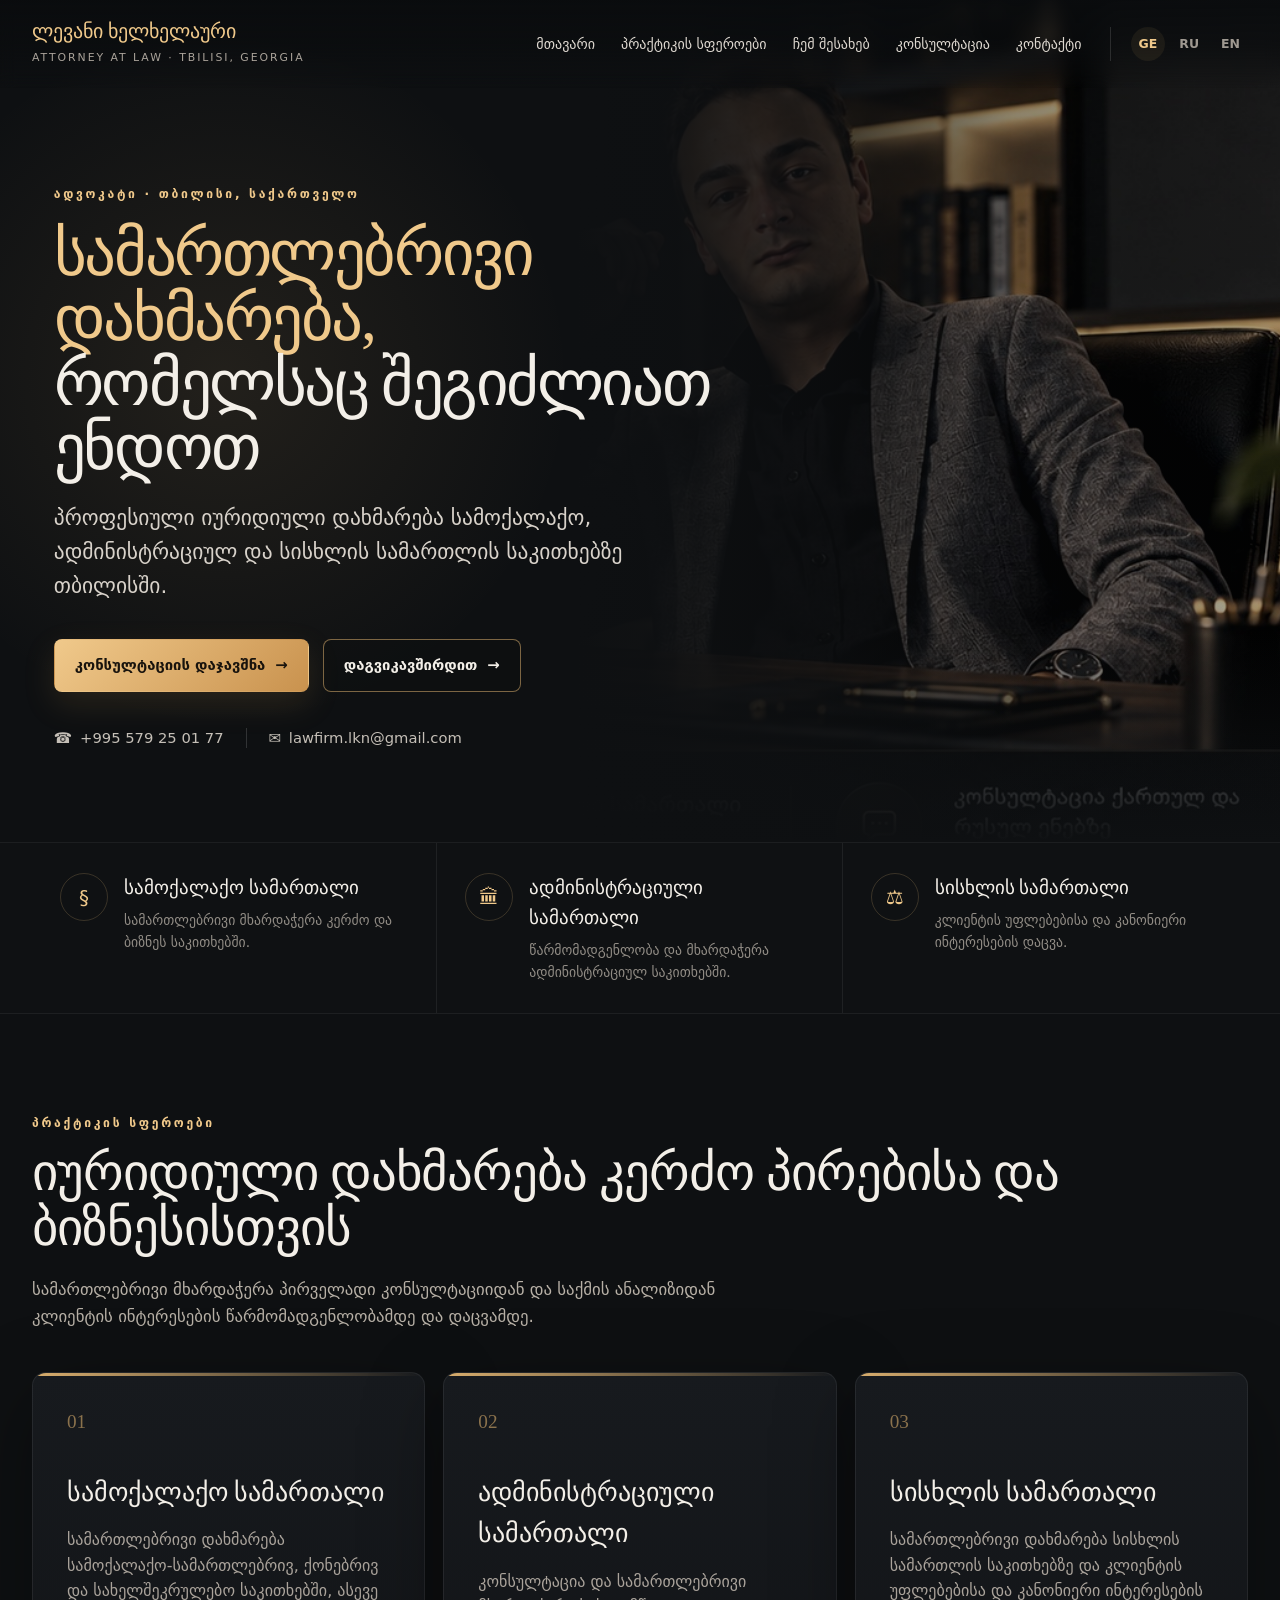
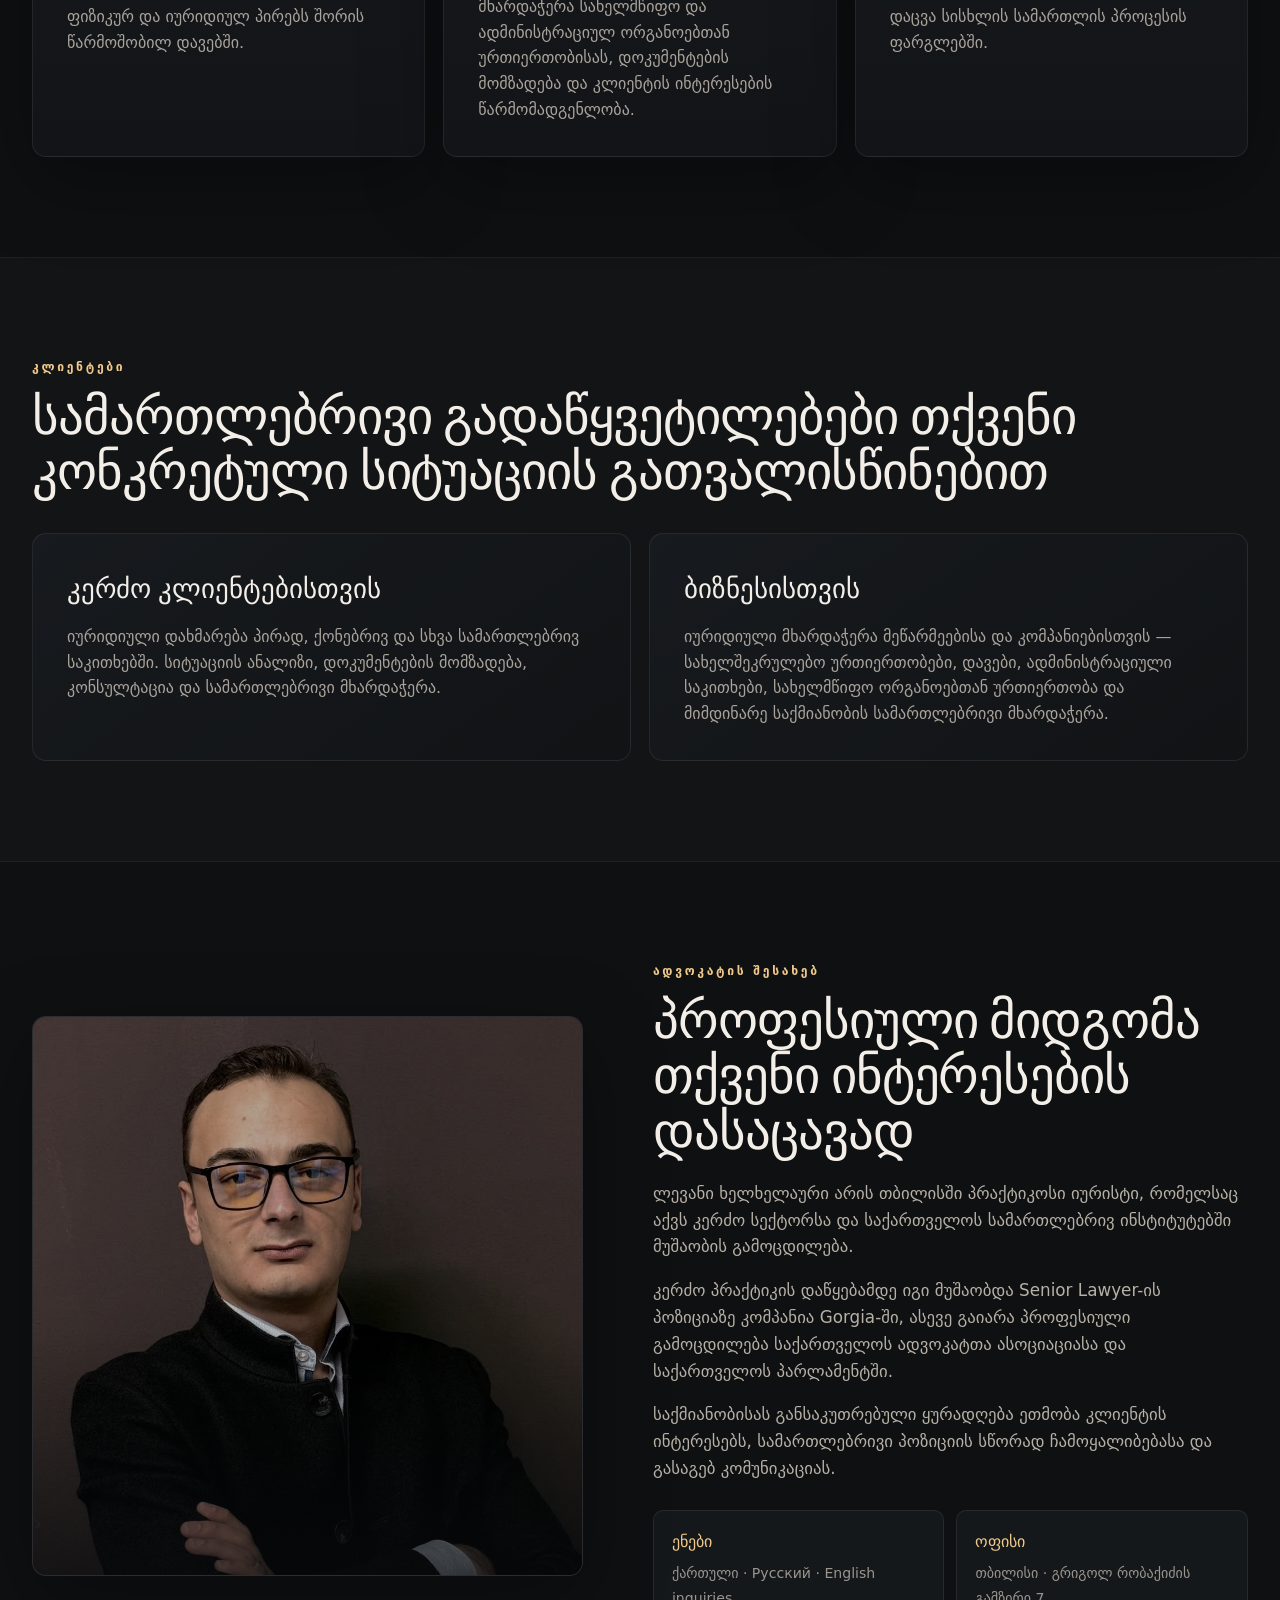
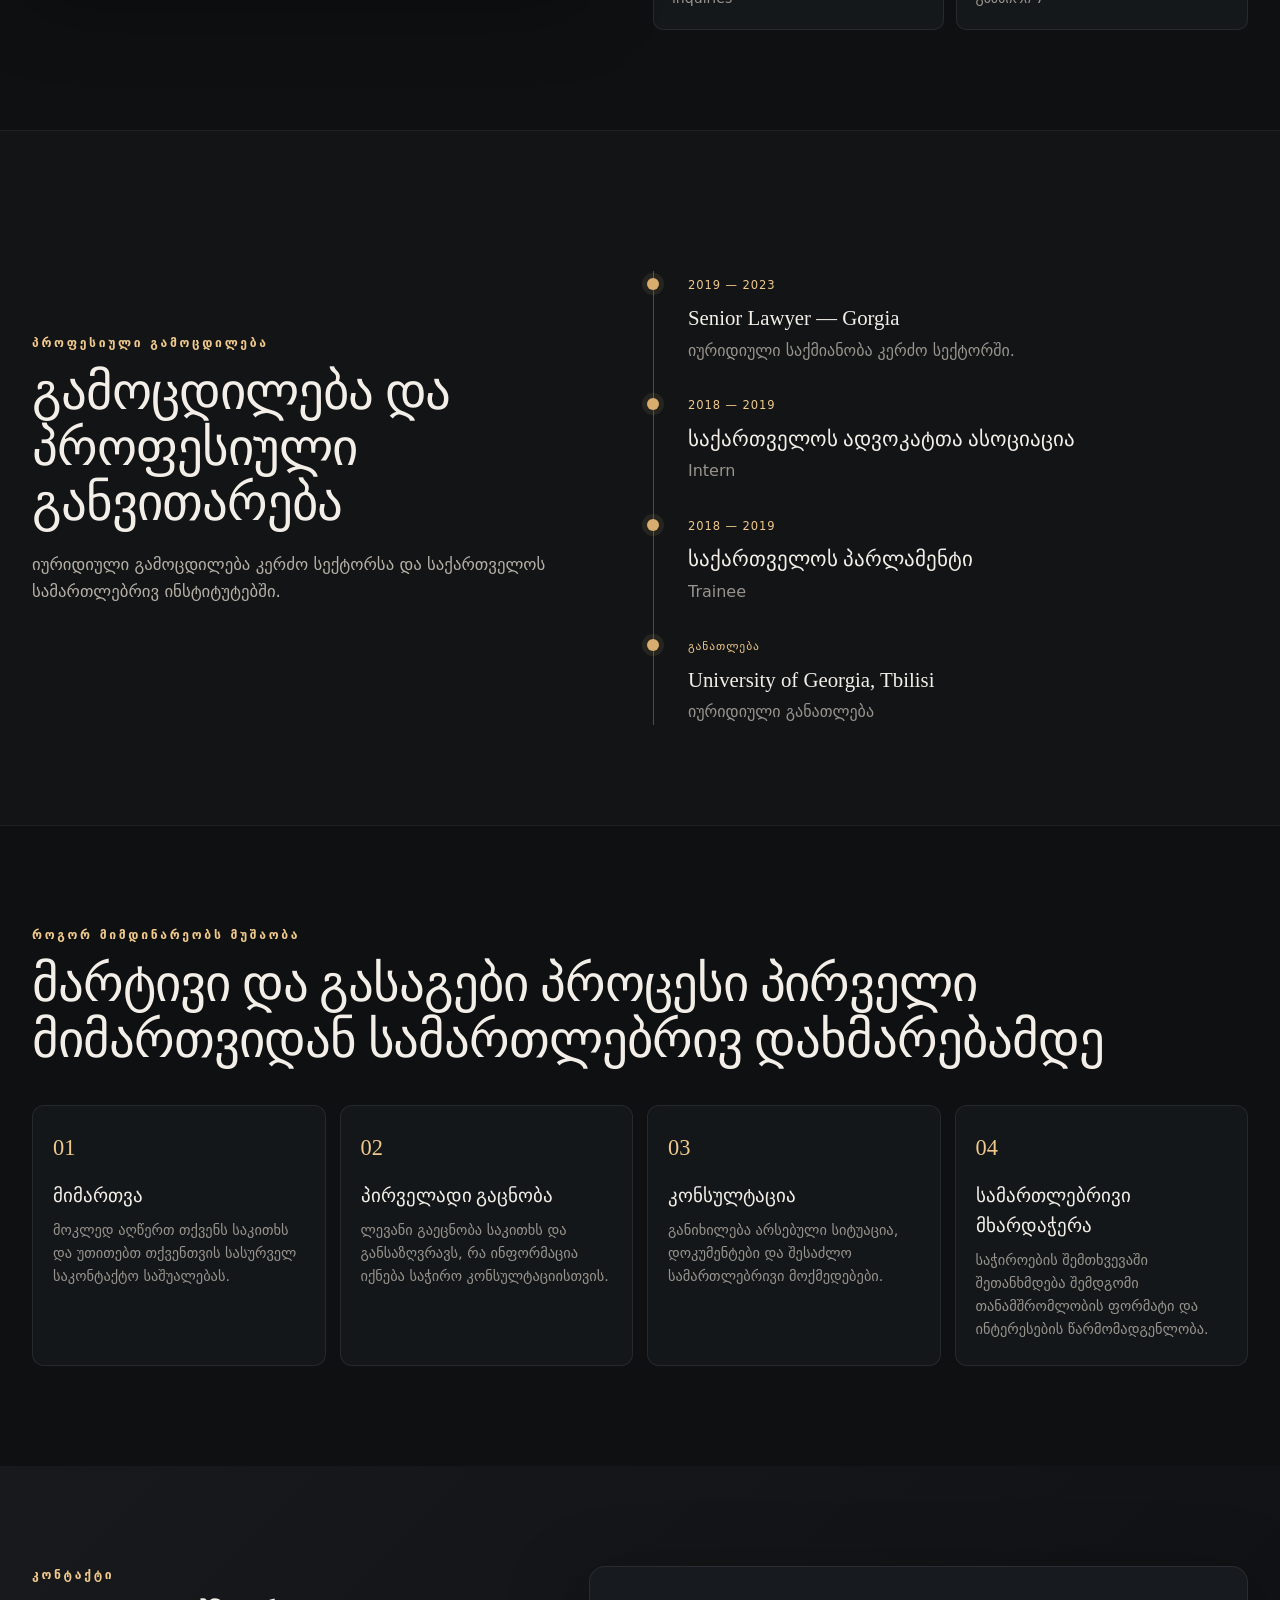
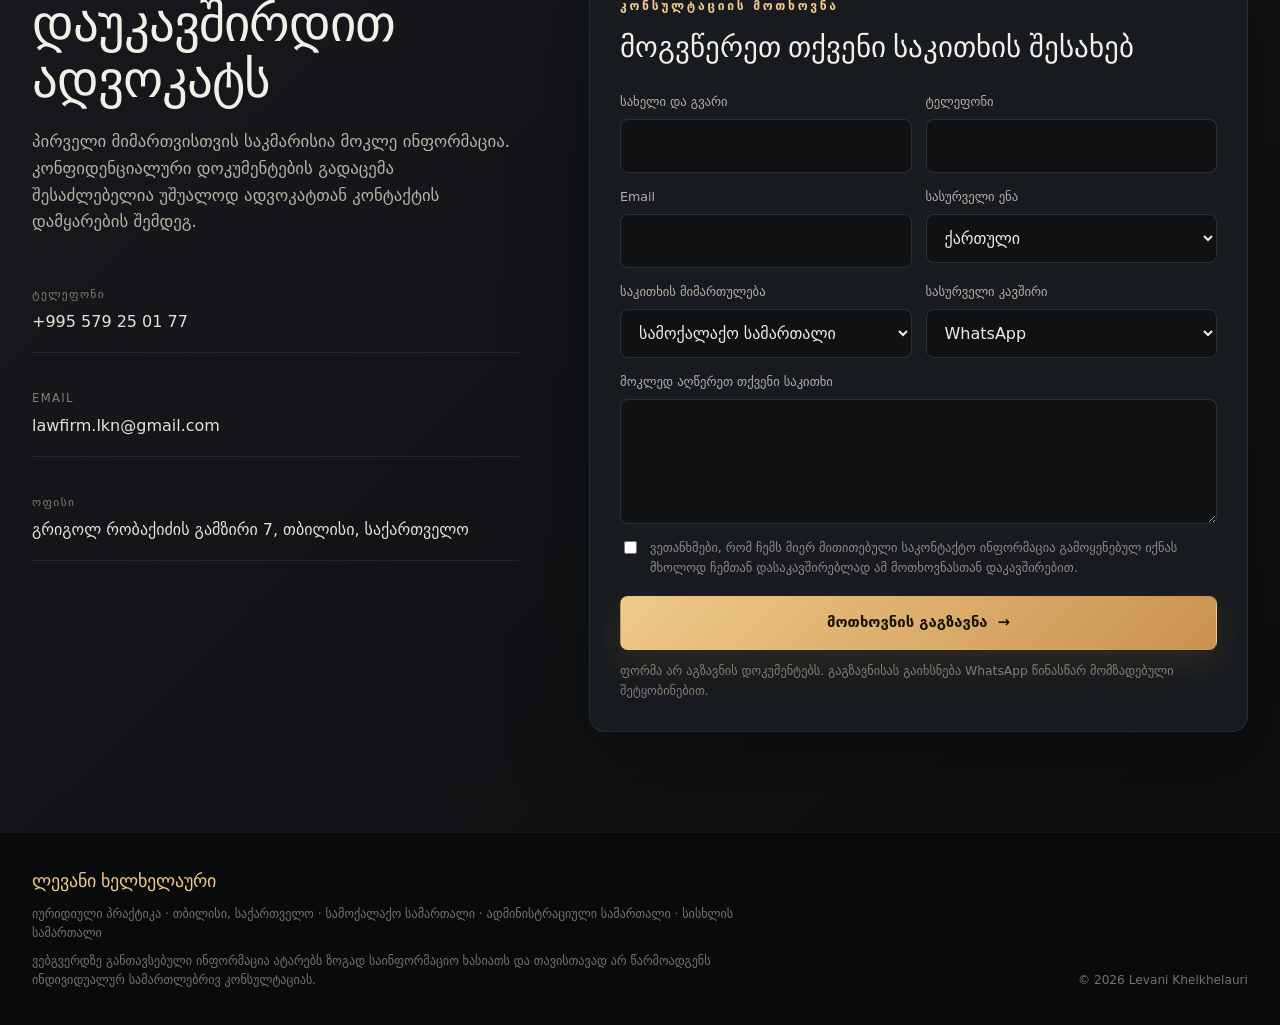
==== index.html @ 6de7edbc "Add files via upload" ====
<!doctype html>
<html lang="ka">
<head>
  <meta charset="utf-8" />
  <meta name="viewport" content="width=device-width, initial-scale=1" />
  <meta name="theme-color" content="#101214" />
  <title>ლევანი ხელხელაური — ადვოკატი თბილისში</title>
  <meta name="description" content="ლევანი ხელხელაური — იურიდიული დახმარება სამოქალაქო, ადმინისტრაციულ და სისხლის სამართლის საკითხებზე თბილისში." />
  <meta property="og:title" content="Levani Khelkhelauri — Attorney at Law, Tbilisi" />
  <meta property="og:description" content="Professional legal assistance in civil, administrative and criminal law matters in Tbilisi, Georgia." />
  <meta property="og:type" content="website" />
  <style>
    :root{
      --bg:#0e1012; --bg2:#14171a; --panel:#171a1e; --panel2:#1d2024;
      --text:#f3efe8; --muted:#b7b0a6; --line:rgba(226,185,120,.20);
      --gold:#d8ad6d; --gold2:#f0c98b; --shadow:0 24px 80px rgba(0,0,0,.34);
      --serif: Georgia, 'Times New Roman', serif;
      --sans: Inter, ui-sans-serif, system-ui, -apple-system, BlinkMacSystemFont, 'Segoe UI', Arial, sans-serif;
      --max:1440px;
    }
    *{box-sizing:border-box}
    html{scroll-behavior:smooth;background:var(--bg)}
    body{margin:0;background:var(--bg);color:var(--text);font-family:var(--sans);line-height:1.6}
    a{color:inherit;text-decoration:none}
    button,input,select,textarea{font:inherit}
    .wrap{width:min(var(--max),calc(100% - 64px));margin:auto}
    .eyebrow{font-size:.76rem;letter-spacing:.22em;text-transform:uppercase;color:var(--gold2);font-weight:700}
    .section{padding:100px 0}
    .section-title{font-family:var(--serif);font-size:clamp(2rem,4vw,3.5rem);line-height:1.08;margin:.7rem 0 1.3rem;font-weight:500;letter-spacing:-.02em}
    .section-copy{color:var(--muted);max-width:760px;font-size:1.05rem}
    .header{position:fixed;z-index:50;top:0;left:0;right:0;background:linear-gradient(180deg,rgba(10,12,14,.96),rgba(10,12,14,.72),transparent);backdrop-filter:blur(8px)}
    .header-inner{height:88px;display:flex;align-items:center;gap:28px}
    .brand{margin-right:auto;min-width:240px}
    .brand-name{font-family:var(--serif);font-size:1.24rem;color:var(--gold2);line-height:1.1}
    .brand-sub{font-size:.68rem;letter-spacing:.18em;text-transform:uppercase;color:#aaa39a;margin-top:6px}
    nav{display:flex;gap:26px;align-items:center}
    nav a{font-size:.88rem;color:#ded8d0;position:relative;white-space:nowrap}
    nav a:after{content:"";position:absolute;left:0;right:100%;bottom:-8px;height:1px;background:var(--gold);transition:.25s}
    nav a:hover:after{right:0}
    .langs{display:flex;align-items:center;gap:6px;border-left:1px solid rgba(255,255,255,.13);padding-left:20px}
    .lang{border:0;background:transparent;color:#9f9991;cursor:pointer;padding:7px 8px;border-radius:20px;font-size:.78rem;font-weight:700}
    .lang.active{color:var(--gold2);background:rgba(216,173,109,.08)}
    .menu-btn{display:none;background:transparent;border:1px solid rgba(255,255,255,.2);color:var(--text);border-radius:10px;padding:9px 11px;cursor:pointer}
    .hero{min-height:820px;display:flex;align-items:flex-end;position:relative;overflow:hidden;border-bottom:1px solid rgba(255,255,255,.06)}
    .hero-media{position:absolute;inset:0 0 0 45%;overflow:hidden}
    .hero-media img{width:100%;height:100%;object-fit:cover;object-position:60% 48%;filter:brightness(.72) saturate(.9) contrast(1.04)}
    .hero-media:after{content:"";position:absolute;inset:0;background:linear-gradient(90deg,#0e1012 0%,rgba(14,16,18,.97) 10%,rgba(14,16,18,.72) 36%,rgba(14,16,18,.26) 62%,rgba(14,16,18,.1) 100%),linear-gradient(0deg,#0e1012 0%,transparent 25%)}
    .hero-glow{position:absolute;left:0;top:0;width:58%;height:100%;background:radial-gradient(circle at 30% 45%,rgba(216,173,109,.10),transparent 50%);pointer-events:none}
    .hero-content{position:relative;z-index:3;padding:185px 0 92px;max-width:720px;margin-left:clamp(28px,4.2vw,82px);margin-right:0}
    .hero h1{font-family:var(--serif);font-size:clamp(2.55rem,4.95vw,4.95rem);line-height:1.02;font-weight:500;letter-spacing:-.038em;margin:18px 0 20px;max-width:720px}
    .hero h1 .accent{color:var(--gold2)}
    .hero-lead{font-size:1.34rem;line-height:1.58;color:#d8d2ca;max-width:620px;margin:0 0 36px}
    .actions{display:flex;gap:14px;flex-wrap:wrap;margin-bottom:34px}
    .btn{display:inline-flex;align-items:center;justify-content:center;gap:10px;padding:14px 20px;border-radius:8px;border:1px solid rgba(216,173,109,.55);font-weight:700;font-size:.93rem;transition:.2s;cursor:pointer}
    .btn-primary{background:linear-gradient(135deg,var(--gold2),#c9924e);color:#18130d;border-color:transparent;box-shadow:0 12px 32px rgba(197,146,76,.15)}
    .btn-primary:hover{transform:translateY(-2px);filter:brightness(1.04)}
    .btn-ghost{background:rgba(13,15,17,.35);color:var(--text)}
    .btn-ghost:hover{background:rgba(216,173,109,.08)}
    .hero-contact{display:flex;gap:22px;align-items:center;flex-wrap:wrap;color:#c5bfb7;font-size:.92rem}
    .hero-contact a{display:flex;gap:8px;align-items:center}
    .hero-contact span.sep{width:1px;height:20px;background:rgba(255,255,255,.15)}
    .trustbar{position:relative;z-index:5;background:rgba(15,17,19,.96);border-bottom:1px solid rgba(255,255,255,.06)}
    .trust-grid{display:grid;grid-template-columns:repeat(3,1fr)}
    .hero .wrap{position:relative}
    .trust-item{padding:30px 28px;display:flex;gap:16px;align-items:flex-start;border-right:1px solid rgba(255,255,255,.07)}
    .trust-item:last-child{border-right:0}
    .icon{width:48px;height:48px;display:grid;place-items:center;border:1px solid var(--line);border-radius:50%;color:var(--gold2);font-size:1.25rem;flex:0 0 48px}
    .trust-item h3{font-family:var(--serif);font-weight:500;margin:0 0 6px;font-size:1.18rem}
    .trust-item p{margin:0;color:#918c85;font-size:.86rem}
    .practice-grid{display:grid;grid-template-columns:repeat(3,1fr);gap:18px;margin-top:42px}
    .practice-card{background:linear-gradient(180deg,#171a1e,#121417);border:1px solid rgba(255,255,255,.07);padding:34px;border-radius:14px;min-height:270px;box-shadow:var(--shadow);position:relative;overflow:hidden}
    .practice-card:before{content:"";position:absolute;left:0;top:0;width:100%;height:3px;background:linear-gradient(90deg,var(--gold),transparent)}
    .practice-card .num{font-family:var(--serif);color:rgba(216,173,109,.6);font-size:1.2rem;margin-bottom:34px}
    .practice-card h3{font-family:var(--serif);font-size:1.62rem;margin:0 0 14px;font-weight:500}
    .practice-card p{color:#aaa39b;margin:0}
    .split{display:grid;grid-template-columns:1fr 1.08fr;gap:70px;align-items:center}
    .portrait{position:relative;border-radius:14px;overflow:hidden;min-height:560px;background:#181a1d;border:1px solid rgba(255,255,255,.08);box-shadow:var(--shadow)}
    .portrait img{width:100%;height:100%;position:absolute;object-fit:cover;object-position:center 28%;filter:saturate(.82) brightness(.72)}
    .portrait:after{content:"";position:absolute;inset:0;background:linear-gradient(0deg,rgba(8,10,12,.7),transparent 44%)}
    .about-meta{display:grid;grid-template-columns:repeat(2,1fr);gap:12px;margin-top:28px}
    .meta-card{padding:18px;border:1px solid rgba(255,255,255,.08);border-radius:10px;background:#15181b}
    .meta-card strong{display:block;color:var(--gold2);font-family:var(--serif);font-weight:500;margin-bottom:5px}
    .meta-card span{color:#9a958e;font-size:.88rem}
    .timeline{margin-top:40px;border-left:1px solid rgba(216,173,109,.35);padding-left:34px;display:grid;gap:28px}
    .tl{position:relative}
    .tl:before{content:"";position:absolute;left:-41px;top:7px;width:12px;height:12px;border-radius:50%;background:var(--gold);box-shadow:0 0 0 5px rgba(216,173,109,.1)}
    .tl small{color:var(--gold2);letter-spacing:.08em;text-transform:uppercase;font-size:.72rem}
    .tl h3{margin:5px 0 3px;font-family:var(--serif);font-weight:500;font-size:1.3rem}
    .tl p{margin:0;color:#99948d}
    .audience{background:#121416;border-top:1px solid rgba(255,255,255,.05);border-bottom:1px solid rgba(255,255,255,.05)}
    .audience-grid{display:grid;grid-template-columns:repeat(2,1fr);gap:18px;margin-top:34px}
    .audience-card{padding:34px;border-radius:14px;border:1px solid rgba(255,255,255,.08);background:linear-gradient(145deg,#171a1e,#111315)}
    .audience-card h3{font-family:var(--serif);font-weight:500;font-size:1.7rem;margin:0 0 12px}
    .audience-card p{color:#aaa39b;margin:0}
    .process-grid{display:grid;grid-template-columns:repeat(4,1fr);gap:14px;margin-top:38px}
    .process{padding:24px 20px;border:1px solid rgba(255,255,255,.08);border-radius:12px;background:#14171a}
    .process b{color:var(--gold2);font-family:var(--serif);font-size:1.4rem;font-weight:500}
    .process h3{font-family:var(--serif);font-weight:500;margin:15px 0 8px}
    .process p{color:#98938c;font-size:.9rem;margin:0}
    .contact-section{background:linear-gradient(135deg,#17191c,#0c0e10)}
    .contact-grid{display:grid;grid-template-columns:.85fr 1.15fr;gap:70px;align-items:start}
    .contact-list{display:grid;gap:18px;margin-top:32px}
    .contact-row{padding:18px 0;border-bottom:1px solid rgba(255,255,255,.08)}
    .contact-row small{display:block;color:#807b75;font-size:.72rem;text-transform:uppercase;letter-spacing:.12em;margin-bottom:5px}
    .contact-row a,.contact-row span{font-size:1rem;color:#e7e0d7}
    .form{background:#171a1e;border:1px solid rgba(255,255,255,.08);border-radius:16px;padding:30px;box-shadow:var(--shadow)}
    .form-grid{display:grid;grid-template-columns:1fr 1fr;gap:14px}
    .field{display:flex;flex-direction:column;gap:7px}
    .field.full{grid-column:1/-1}
    label{font-size:.79rem;color:#b6afa6}
    input,select,textarea{width:100%;border:1px solid rgba(255,255,255,.12);background:#0f1113;color:#f0ebe5;border-radius:8px;padding:13px 14px;outline:none}
    input:focus,select:focus,textarea:focus{border-color:rgba(216,173,109,.65);box-shadow:0 0 0 3px rgba(216,173,109,.08)}
    textarea{min-height:125px;resize:vertical}
    .consent{display:flex;gap:10px;color:#908a83;font-size:.78rem;align-items:flex-start;margin:14px 0 18px}
    .consent input{width:auto;margin-top:3px}
    .form-note{color:#837e77;font-size:.77rem;margin-top:12px}
    footer{padding:34px 0;background:#090a0b;border-top:1px solid rgba(255,255,255,.05)}
    .footer-grid{display:flex;justify-content:space-between;gap:24px;align-items:flex-end}
    .footer-brand{font-family:var(--serif);color:var(--gold2);font-size:1.15rem}
    .footer-small{font-size:.76rem;color:#77726c;max-width:730px;margin-top:8px}
    .footer-right{font-size:.76rem;color:#77726c;text-align:right}
    .toast{position:fixed;z-index:90;right:24px;bottom:24px;background:#1a1d20;border:1px solid rgba(216,173,109,.36);color:#eee8df;padding:14px 16px;border-radius:10px;box-shadow:var(--shadow);opacity:0;transform:translateY(10px);pointer-events:none;transition:.2s;max-width:340px}
    .toast.show{opacity:1;transform:translateY(0)}
    @media(max-width:980px){
      nav{display:none;position:absolute;top:80px;left:20px;right:20px;padding:18px;background:#121416;border:1px solid rgba(255,255,255,.1);border-radius:12px;flex-direction:column;align-items:flex-start;box-shadow:var(--shadow)}
      nav.open{display:flex}.menu-btn{display:block}.brand{min-width:0}.header-inner{gap:12px}.langs{margin-left:auto;border-left:0;padding-left:0}
      .hero{min-height:820px}.hero-media{inset:0}.hero-media:after{background:linear-gradient(90deg,rgba(11,13,15,.98) 0%,rgba(11,13,15,.86) 55%,rgba(11,13,15,.45) 100%),linear-gradient(0deg,#0e1012 0%,rgba(14,16,18,.25) 36%)}
      .hero-media img{object-position:64% 60%}.hero-content{padding-top:170px;max-width:690px;margin-left:auto;margin-right:auto}.hero h1{max-width:650px}
      .practice-grid,.trust-grid{grid-template-columns:1fr}.trust-item{border-right:0;border-bottom:1px solid rgba(255,255,255,.07)}
      .split,.contact-grid{grid-template-columns:1fr;gap:44px}.portrait{min-height:520px;max-width:650px}.process-grid{grid-template-columns:1fr 1fr}
    }
    @media(max-width:640px){
      .wrap{width:min(100% - 28px,var(--max))}.section{padding:74px 0}.header-inner{height:76px}.brand-sub{display:none}.brand-name{font-size:1rem}
      .langs .lang{padding:6px 5px}.hero{min-height:770px;align-items:flex-end}.hero-media img{object-position:67% 58%}.hero-media:after{background:linear-gradient(180deg,rgba(10,12,14,.25),rgba(10,12,14,.58) 30%,rgba(10,12,14,.96) 74%,#0e1012)}
      .hero-content{padding:130px 0 48px;margin-left:auto;margin-right:auto}.hero h1{font-size:clamp(2.7rem,14vw,4.5rem);margin-top:17px}.hero-lead{font-size:1rem}.hero-contact span.sep{display:none}.hero-contact{gap:12px;flex-direction:column;align-items:flex-start}
      .actions .btn{width:100%}.practice-grid,.audience-grid,.process-grid{grid-template-columns:1fr}.practice-card{min-height:0}.about-meta{grid-template-columns:1fr}.portrait{min-height:430px}.form-grid{grid-template-columns:1fr}.field.full{grid-column:auto}.footer-grid{align-items:flex-start;flex-direction:column}.footer-right{text-align:left}.toast{left:14px;right:14px;bottom:14px}
    }
  </style>
</head>
<body>
<header class="header">
  <div class="wrap header-inner">
    <a href="#home" class="brand" aria-label="Home">
      <div class="brand-name" data-i18n="brand">ლევანი ხელხელაური</div>
      <div class="brand-sub" data-i18n="brandSub">Attorney at Law · Tbilisi, Georgia</div>
    </a>
    <nav id="nav">
      <a href="#home" data-i18n="navHome">მთავარი</a>
      <a href="#practice" data-i18n="navPractice">პრაქტიკის სფეროები</a>
      <a href="#about" data-i18n="navAbout">ჩემ შესახებ</a>
      <a href="#consultation" data-i18n="navConsultation">კონსულტაცია</a>
      <a href="#contact" data-i18n="navContact">კონტაქტი</a>
    </nav>
    <div class="langs" aria-label="Language selector">
      <button class="lang active" data-lang="ka">GE</button><button class="lang" data-lang="ru">RU</button><button class="lang" data-lang="en">EN</button>
    </div>
    <button class="menu-btn" id="menuBtn" aria-label="Menu">☰</button>
  </div>
</header>

<main>
<section class="hero" id="home">
  <div class="hero-media"><img src="assets/levani-hero-generated.jpg" alt="Levani Khelkhelauri in a premium office setting" /></div>
  <div class="hero-glow"></div>
  <div class="wrap hero-content">
    <div class="eyebrow" data-i18n="heroEyebrow">ადვოკატი · თბილისი, საქართველო</div>
    <h1><span class="accent" data-i18n="heroTitle1">სამართლებრივი დახმარება,</span><br><span data-i18n="heroTitle2">რომელსაც შეგიძლიათ ენდოთ</span></h1>
    <p class="hero-lead" data-i18n="heroLead">პროფესიული იურიდიული დახმარება სამოქალაქო, ადმინისტრაციულ და სისხლის სამართლის საკითხებზე თბილისში.</p>
    <div class="actions"><a class="btn btn-primary" href="#consultation"><span data-i18n="book">კონსულტაციის დაჯავშნა</span> →</a><a class="btn btn-ghost" href="#contact"><span data-i18n="contactBtn">დაგვიკავშირდით</span> →</a></div>
    <div class="hero-contact"><a href="tel:+995579250177">☎ <span>+995 579 25 01 77</span></a><span class="sep"></span><a href="mailto:lawfirm.lkn@gmail.com">✉ <span>lawfirm.lkn@gmail.com</span></a></div>
  </div>
</section>

<section class="trustbar">
  <div class="wrap trust-grid">
    <div class="trust-item"><div class="icon">§</div><div><h3 data-i18n="trust1Title">სამოქალაქო სამართალი</h3><p data-i18n="trust1Text">სამართლებრივი მხარდაჭერა კერძო და ბიზნეს საკითხებში.</p></div></div>
    <div class="trust-item"><div class="icon">🏛</div><div><h3 data-i18n="trust2Title">ადმინისტრაციული სამართალი</h3><p data-i18n="trust2Text">წარმომადგენლობა და მხარდაჭერა ადმინისტრაციულ საკითხებში.</p></div></div>
    <div class="trust-item"><div class="icon">⚖</div><div><h3 data-i18n="trust3Title">სისხლის სამართალი</h3><p data-i18n="trust3Text">კლიენტის უფლებებისა და კანონიერი ინტერესების დაცვა.</p></div></div>
  </div>
</section>

<section class="section" id="practice">
  <div class="wrap">
    <div class="eyebrow" data-i18n="practiceEyebrow">პრაქტიკის სფეროები</div>
    <h2 class="section-title" data-i18n="practiceTitle">იურიდიული დახმარება კერძო პირებისა და ბიზნესისთვის</h2>
    <p class="section-copy" data-i18n="practiceLead">სამართლებრივი მხარდაჭერა პირველადი კონსულტაციიდან და საქმის ანალიზიდან კლიენტის ინტერესების წარმომადგენლობამდე და დაცვამდე.</p>
    <div class="practice-grid">
      <article class="practice-card"><div class="num">01</div><h3 data-i18n="civilTitle">სამოქალაქო სამართალი</h3><p data-i18n="civilText">სამართლებრივი დახმარება სამოქალაქო-სამართლებრივ, ქონებრივ და სახელშეკრულებო საკითხებში, ასევე ფიზიკურ და იურიდიულ პირებს შორის წარმოშობილ დავებში.</p></article>
      <article class="practice-card"><div class="num">02</div><h3 data-i18n="adminTitle">ადმინისტრაციული სამართალი</h3><p data-i18n="adminText">კონსულტაცია და სამართლებრივი მხარდაჭერა სახელმწიფო და ადმინისტრაციულ ორგანოებთან ურთიერთობისას, დოკუმენტების მომზადება და კლიენტის ინტერესების წარმომადგენლობა.</p></article>
      <article class="practice-card"><div class="num">03</div><h3 data-i18n="criminalTitle">სისხლის სამართალი</h3><p data-i18n="criminalText">სამართლებრივი დახმარება სისხლის სამართლის საკითხებზე და კლიენტის უფლებებისა და კანონიერი ინტერესების დაცვა სისხლის სამართლის პროცესის ფარგლებში.</p></article>
    </div>
  </div>
</section>

<section class="section audience">
  <div class="wrap">
    <div class="eyebrow" data-i18n="audienceEyebrow">კლიენტები</div>
    <h2 class="section-title" data-i18n="audienceTitle">სამართლებრივი გადაწყვეტილებები თქვენი კონკრეტული სიტუაციის გათვალისწინებით</h2>
    <div class="audience-grid">
      <div class="audience-card"><h3 data-i18n="privateTitle">კერძო კლიენტებისთვის</h3><p data-i18n="privateText">იურიდიული დახმარება პირად, ქონებრივ და სხვა სამართლებრივ საკითხებში. სიტუაციის ანალიზი, დოკუმენტების მომზადება, კონსულტაცია და სამართლებრივი მხარდაჭერა.</p></div>
      <div class="audience-card"><h3 data-i18n="businessTitle">ბიზნესისთვის</h3><p data-i18n="businessText">იურიდიული მხარდაჭერა მეწარმეებისა და კომპანიებისთვის — სახელშეკრულებო ურთიერთობები, დავები, ადმინისტრაციული საკითხები, სახელმწიფო ორგანოებთან ურთიერთობა და მიმდინარე საქმიანობის სამართლებრივი მხარდაჭერა.</p></div>
    </div>
  </div>
</section>

<section class="section" id="about">
  <div class="wrap split">
    <div class="portrait"><img src="assets/levani-about.jpg" alt="Portrait of Levani Khelkhelauri" /></div>
    <div>
      <div class="eyebrow" data-i18n="aboutEyebrow">ადვოკატის შესახებ</div>
      <h2 class="section-title" data-i18n="aboutTitle">პროფესიული მიდგომა თქვენი ინტერესების დასაცავად</h2>
      <p class="section-copy" data-i18n="aboutText1">ლევანი ხელხელაური არის თბილისში პრაქტიკოსი იურისტი, რომელსაც აქვს კერძო სექტორსა და საქართველოს სამართლებრივ ინსტიტუტებში მუშაობის გამოცდილება.</p>
      <p class="section-copy" data-i18n="aboutText2">კერძო პრაქტიკის დაწყებამდე იგი მუშაობდა Senior Lawyer-ის პოზიციაზე კომპანია Gorgia-ში, ასევე გაიარა პროფესიული გამოცდილება საქართველოს ადვოკატთა ასოციაციასა და საქართველოს პარლამენტში.</p>
      <p class="section-copy" data-i18n="aboutText3">საქმიანობისას განსაკუთრებული ყურადღება ეთმობა კლიენტის ინტერესებს, სამართლებრივი პოზიციის სწორად ჩამოყალიბებასა და გასაგებ კომუნიკაციას.</p>
      <div class="about-meta">
        <div class="meta-card"><strong data-i18n="metaLangTitle">ენები</strong><span data-i18n="metaLangText">ქართული · Русский · English inquiries</span></div>
        <div class="meta-card"><strong data-i18n="metaOfficeTitle">ოფისი</strong><span data-i18n="metaOfficeText">თბილისი · გრიგოლ რობაქიძის გამზირი 7</span></div>
      </div>
    </div>
  </div>
</section>

<section class="section audience">
  <div class="wrap split">
    <div>
      <div class="eyebrow" data-i18n="expEyebrow">პროფესიული გამოცდილება</div>
      <h2 class="section-title" data-i18n="expTitle">გამოცდილება და პროფესიული განვითარება</h2>
      <p class="section-copy" data-i18n="expLead">იურიდიული გამოცდილება კერძო სექტორსა და საქართველოს სამართლებრივ ინსტიტუტებში.</p>
    </div>
    <div class="timeline">
      <div class="tl"><small>2019 — 2023</small><h3>Senior Lawyer — Gorgia</h3><p data-i18n="expGorgia">იურიდიული საქმიანობა კერძო სექტორში.</p></div>
      <div class="tl"><small>2018 — 2019</small><h3 data-i18n="expGbaTitle">საქართველოს ადვოკატთა ასოციაცია</h3><p>Intern</p></div>
      <div class="tl"><small>2018 — 2019</small><h3 data-i18n="expParliamentTitle">საქართველოს პარლამენტი</h3><p>Trainee</p></div>
      <div class="tl"><small data-i18n="educationLabel">განათლება</small><h3>University of Georgia, Tbilisi</h3><p data-i18n="educationText">იურიდიული განათლება</p></div>
    </div>
  </div>
</section>

<section class="section" id="consultation">
  <div class="wrap">
    <div class="eyebrow" data-i18n="processEyebrow">როგორ მიმდინარეობს მუშაობა</div>
    <h2 class="section-title" data-i18n="processTitle">მარტივი და გასაგები პროცესი პირველი მიმართვიდან სამართლებრივ დახმარებამდე</h2>
    <div class="process-grid">
      <div class="process"><b>01</b><h3 data-i18n="step1Title">მიმართვა</h3><p data-i18n="step1Text">მოკლედ აღწერთ თქვენს საკითხს და უთითებთ თქვენთვის სასურველ საკონტაქტო საშუალებას.</p></div>
      <div class="process"><b>02</b><h3 data-i18n="step2Title">პირველადი გაცნობა</h3><p data-i18n="step2Text">ლევანი გაეცნობა საკითხს და განსაზღვრავს, რა ინფორმაცია იქნება საჭირო კონსულტაციისთვის.</p></div>
      <div class="process"><b>03</b><h3 data-i18n="step3Title">კონსულტაცია</h3><p data-i18n="step3Text">განიხილება არსებული სიტუაცია, დოკუმენტები და შესაძლო სამართლებრივი მოქმედებები.</p></div>
      <div class="process"><b>04</b><h3 data-i18n="step4Title">სამართლებრივი მხარდაჭერა</h3><p data-i18n="step4Text">საჭიროების შემთხვევაში შეთანხმდება შემდგომი თანამშრომლობის ფორმატი და ინტერესების წარმომადგენლობა.</p></div>
    </div>
  </div>
</section>

<section class="section contact-section" id="contact">
  <div class="wrap contact-grid">
    <div>
      <div class="eyebrow" data-i18n="contactEyebrow">კონტაქტი</div>
      <h2 class="section-title" data-i18n="contactTitle">დაუკავშირდით ადვოკატს</h2>
      <p class="section-copy" data-i18n="contactLead">პირველი მიმართვისთვის საკმარისია მოკლე ინფორმაცია. კონფიდენციალური დოკუმენტების გადაცემა შესაძლებელია უშუალოდ ადვოკატთან კონტაქტის დამყარების შემდეგ.</p>
      <div class="contact-list">
        <div class="contact-row"><small data-i18n="phoneLabel">ტელეფონი</small><a href="tel:+995579250177">+995 579 25 01 77</a></div>
        <div class="contact-row"><small>Email</small><a href="mailto:lawfirm.lkn@gmail.com">lawfirm.lkn@gmail.com</a></div>
        <div class="contact-row"><small data-i18n="officeLabel">ოფისი</small><a href="https://www.google.com/maps/search/?api=1&query=7+Grigol+Robakidze+Avenue+Tbilisi+Georgia" target="_blank" rel="noopener" data-i18n="officeAddress">გრიგოლ რობაქიძის გამზირი 7, თბილისი, საქართველო</a></div>
      </div>
    </div>
    <form class="form" id="intakeForm">
      <div class="eyebrow" data-i18n="formEyebrow">კონსულტაციის მოთხოვნა</div>
      <h3 style="font-family:var(--serif);font-size:1.8rem;font-weight:500;margin:8px 0 22px" data-i18n="formTitle">მოგვწერეთ თქვენი საკითხის შესახებ</h3>
      <div class="form-grid">
        <div class="field"><label for="name" data-i18n="nameLabel">სახელი და გვარი</label><input id="name" required autocomplete="name"></div>
        <div class="field"><label for="phone" data-i18n="formPhoneLabel">ტელეფონი</label><input id="phone" required autocomplete="tel"></div>
        <div class="field"><label for="email">Email</label><input id="email" type="email" autocomplete="email"></div>
        <div class="field"><label for="language" data-i18n="languageLabel">სასურველი ენა</label><select id="language"><option>ქართული</option><option>Русский</option><option>English</option></select></div>
        <div class="field"><label for="area" data-i18n="areaLabel">საკითხის მიმართულება</label><select id="area"><option data-i18n-option="areaCivil">სამოქალაქო სამართალი</option><option data-i18n-option="areaAdmin">ადმინისტრაციული სამართალი</option><option data-i18n-option="areaCriminal">სისხლის სამართალი</option><option data-i18n-option="areaOther">სხვა</option></select></div>
        <div class="field"><label for="method" data-i18n="methodLabel">სასურველი კავშირი</label><select id="method"><option>WhatsApp</option><option data-i18n-option="methodPhone">ტელეფონი</option><option>Email</option></select></div>
        <div class="field full"><label for="message" data-i18n="messageLabel">მოკლედ აღწერეთ თქვენი საკითხი</label><textarea id="message" required></textarea></div>
      </div>
      <label class="consent"><input type="checkbox" id="consent" required><span data-i18n="consentText">ვეთანხმები, რომ ჩემს მიერ მითითებული საკონტაქტო ინფორმაცია გამოყენებულ იქნას მხოლოდ ჩემთან დასაკავშირებლად ამ მოთხოვნასთან დაკავშირებით.</span></label>
      <button class="btn btn-primary" type="submit" style="width:100%"><span data-i18n="sendBtn">მოთხოვნის გაგზავნა</span> →</button>
      <div class="form-note" data-i18n="formNote">ფორმა არ აგზავნის დოკუმენტებს. გაგზავნისას გაიხსნება WhatsApp წინასწარ მომზადებული შეტყობინებით.</div>
    </form>
  </div>
</section>
</main>

<footer>
  <div class="wrap footer-grid">
    <div><div class="footer-brand" data-i18n="footerBrand">ლევანი ხელხელაური</div><div class="footer-small" data-i18n="footerDesc">იურიდიული პრაქტიკა · თბილისი, საქართველო · სამოქალაქო სამართალი · ადმინისტრაციული სამართალი · სისხლის სამართალი</div><div class="footer-small" data-i18n="disclaimer">ვებგვერდზე განთავსებული ინფორმაცია ატარებს ზოგად საინფორმაციო ხასიათს და თავისთავად არ წარმოადგენს ინდივიდუალურ სამართლებრივ კონსულტაციას.</div></div>
    <div class="footer-right">© 2026 Levani Khelkhelauri</div>
  </div>
</footer>
<div class="toast" id="toast"></div>

<script>
const I18N = {
  ka:{
    brand:'ლევანი ხელხელაური',brandSub:'Attorney at Law · Tbilisi, Georgia',navHome:'მთავარი',navPractice:'პრაქტიკის სფეროები',navAbout:'ჩემ შესახებ',navConsultation:'კონსულტაცია',navContact:'კონტაქტი',
    heroEyebrow:'ადვოკატი · თბილისი, საქართველო',heroTitle1:'სამართლებრივი დახმარება,',heroTitle2:'რომელსაც შეგიძლიათ ენდოთ',heroLead:'პროფესიული იურიდიული დახმარება სამოქალაქო, ადმინისტრაციულ და სისხლის სამართლის საკითხებზე თბილისში.',book:'კონსულტაციის დაჯავშნა',contactBtn:'დაგვიკავშირდით',
    trust1Title:'სამოქალაქო სამართალი',trust1Text:'სამართლებრივი მხარდაჭერა კერძო და ბიზნეს საკითხებში.',trust2Title:'ადმინისტრაციული სამართალი',trust2Text:'წარმომადგენლობა და მხარდაჭერა ადმინისტრაციულ საკითხებში.',trust3Title:'სისხლის სამართალი',trust3Text:'კლიენტის უფლებებისა და კანონიერი ინტერესების დაცვა.',
    practiceEyebrow:'პრაქტიკის სფეროები',practiceTitle:'იურიდიული დახმარება კერძო პირებისა და ბიზნესისთვის',practiceLead:'სამართლებრივი მხარდაჭერა პირველადი კონსულტაციიდან და საქმის ანალიზიდან კლიენტის ინტერესების წარმომადგენლობამდე და დაცვამდე.',
    civilTitle:'სამოქალაქო სამართალი',civilText:'სამართლებრივი დახმარება სამოქალაქო-სამართლებრივ, ქონებრივ და სახელშეკრულებო საკითხებში, ასევე ფიზიკურ და იურიდიულ პირებს შორის წარმოშობილ დავებში.',adminTitle:'ადმინისტრაციული სამართალი',adminText:'კონსულტაცია და სამართლებრივი მხარდაჭერა სახელმწიფო და ადმინისტრაციულ ორგანოებთან ურთიერთობისას, დოკუმენტების მომზადება და კლიენტის ინტერესების წარმომადგენლობა.',criminalTitle:'სისხლის სამართალი',criminalText:'სამართლებრივი დახმარება სისხლის სამართლის საკითხებზე და კლიენტის უფლებებისა და კანონიერი ინტერესების დაცვა სისხლის სამართლის პროცესის ფარგლებში.',
    audienceEyebrow:'კლიენტები',audienceTitle:'სამართლებრივი გადაწყვეტილებები თქვენი კონკრეტული სიტუაციის გათვალისწინებით',privateTitle:'კერძო კლიენტებისთვის',privateText:'იურიდიული დახმარება პირად, ქონებრივ და სხვა სამართლებრივ საკითხებში. სიტუაციის ანალიზი, დოკუმენტების მომზადება, კონსულტაცია და სამართლებრივი მხარდაჭერა.',businessTitle:'ბიზნესისთვის',businessText:'იურიდიული მხარდაჭერა მეწარმეებისა და კომპანიებისთვის — სახელშეკრულებო ურთიერთობები, დავები, ადმინისტრაციული საკითხები, სახელმწიფო ორგანოებთან ურთიერთობა და მიმდინარე საქმიანობის სამართლებრივი მხარდაჭერა.',
    aboutEyebrow:'ადვოკატის შესახებ',aboutTitle:'პროფესიული მიდგომა თქვენი ინტერესების დასაცავად',aboutText1:'ლევანი ხელხელაური არის თბილისში პრაქტიკოსი იურისტი, რომელსაც აქვს კერძო სექტორსა და საქართველოს სამართლებრივ ინსტიტუტებში მუშაობის გამოცდილება.',aboutText2:'კერძო პრაქტიკის დაწყებამდე იგი მუშაობდა Senior Lawyer-ის პოზიციაზე კომპანია Gorgia-ში, ასევე გაიარა პროფესიული გამოცდილება საქართველოს ადვოკატთა ასოციაციასა და საქართველოს პარლამენტში.',aboutText3:'საქმიანობისას განსაკუთრებული ყურადღება ეთმობა კლიენტის ინტერესებს, სამართლებრივი პოზიციის სწორად ჩამოყალიბებასა და გასაგებ კომუნიკაციას.',metaLangTitle:'ენები',metaLangText:'ქართული · Русский · English inquiries',metaOfficeTitle:'ოფისი',metaOfficeText:'თბილისი · გრიგოლ რობაქიძის გამზირი 7',
    expEyebrow:'პროფესიული გამოცდილება',expTitle:'გამოცდილება და პროფესიული განვითარება',expLead:'იურიდიული გამოცდილება კერძო სექტორსა და საქართველოს სამართლებრივ ინსტიტუტებში.',expGorgia:'იურიდიული საქმიანობა კერძო სექტორში.',expGbaTitle:'საქართველოს ადვოკატთა ასოციაცია',expParliamentTitle:'საქართველოს პარლამენტი',educationLabel:'განათლება',educationText:'იურიდიული განათლება',
    processEyebrow:'როგორ მიმდინარეობს მუშაობა',processTitle:'მარტივი და გასაგები პროცესი პირველი მიმართვიდან სამართლებრივ დახმარებამდე',step1Title:'მიმართვა',step1Text:'მოკლედ აღწერთ თქვენს საკითხს და უთითებთ თქვენთვის სასურველ საკონტაქტო საშუალებას.',step2Title:'პირველადი გაცნობა',step2Text:'ლევანი გაეცნობა საკითხს და განსაზღვრავს, რა ინფორმაცია იქნება საჭირო კონსულტაციისთვის.',step3Title:'კონსულტაცია',step3Text:'განიხილება არსებული სიტუაცია, დოკუმენტები და შესაძლო სამართლებრივი მოქმედებები.',step4Title:'სამართლებრივი მხარდაჭერა',step4Text:'საჭიროების შემთხვევაში შეთანხმდება შემდგომი თანამშრომლობის ფორმატი და ინტერესების წარმომადგენლობა.',
    contactEyebrow:'კონტაქტი',contactTitle:'დაუკავშირდით ადვოკატს',contactLead:'პირველი მიმართვისთვის საკმარისია მოკლე ინფორმაცია. კონფიდენციალური დოკუმენტების გადაცემა შესაძლებელია უშუალოდ ადვოკატთან კონტაქტის დამყარების შემდეგ.',phoneLabel:'ტელეფონი',officeLabel:'ოფისი',officeAddress:'გრიგოლ რობაქიძის გამზირი 7, თბილისი, საქართველო',formEyebrow:'კონსულტაციის მოთხოვნა',formTitle:'მოგვწერეთ თქვენი საკითხის შესახებ',nameLabel:'სახელი და გვარი',formPhoneLabel:'ტელეფონი',languageLabel:'სასურველი ენა',areaLabel:'საკითხის მიმართულება',methodLabel:'სასურველი კავშირი',messageLabel:'მოკლედ აღწერეთ თქვენი საკითხი',consentText:'ვეთანხმები, რომ ჩემს მიერ მითითებული საკონტაქტო ინფორმაცია გამოყენებულ იქნას მხოლოდ ჩემთან დასაკავშირებლად ამ მოთხოვნასთან დაკავშირებით.',sendBtn:'მოთხოვნის გაგზავნა',formNote:'ფორმა არ აგზავნის დოკუმენტებს. გაგზავნისას გაიხსნება WhatsApp წინასწარ მომზადებული შეტყობინებით.',
    areaCivil:'სამოქალაქო სამართალი',areaAdmin:'ადმინისტრაციული სამართალი',areaCriminal:'სისხლის სამართალი',areaOther:'სხვა',methodPhone:'ტელეფონი',footerBrand:'ლევანი ხელხელაური',footerDesc:'იურიდიული პრაქტიკა · თბილისი, საქართველო · სამოქალაქო სამართალი · ადმინისტრაციული სამართალი · სისხლის სამართალი',disclaimer:'ვებგვერდზე განთავსებული ინფორმაცია ატარებს ზოგად საინფორმაციო ხასიათს და თავისთავად არ წარმოადგენს ინდივიდუალურ სამართლებრივ კონსულტაციას.',
    submitOk:'WhatsApp იხსნება წინასწარ მომზადებული შეტყობინებით.'
  },
  ru:{
    brand:'Левани Хелхелаури',brandSub:'Адвокат · Тбилиси, Грузия',navHome:'Главная',navPractice:'Практика',navAbout:'Об адвокате',navConsultation:'Консультация',navContact:'Контакты',
    heroEyebrow:'АДВОКАТ · ТБИЛИСИ, ГРУЗИЯ',heroTitle1:'Юридическая помощь,',heroTitle2:'которой можно доверять',heroLead:'Профессиональная юридическая помощь по гражданским, административным и уголовно-правовым вопросам в Тбилиси.',book:'Записаться на консультацию',contactBtn:'Связаться',
    trust1Title:'Гражданское право',trust1Text:'Юридическая поддержка частных клиентов и бизнеса.',trust2Title:'Административное право',trust2Text:'Представительство и сопровождение административных вопросов.',trust3Title:'Уголовное право',trust3Text:'Защита прав и законных интересов клиента.',
    practiceEyebrow:'НАПРАВЛЕНИЯ ПРАКТИКИ',practiceTitle:'Юридическая помощь частным клиентам и бизнесу',practiceLead:'Комплексное сопровождение юридических вопросов — от первичной консультации и анализа ситуации до представительства и защиты интересов клиента.',
    civilTitle:'Гражданское право',civilText:'Юридическая помощь по вопросам гражданского законодательства, имущественным и договорным отношениям, а также спорам между физическими и юридическими лицами.',adminTitle:'Административное право',adminText:'Консультации и правовая поддержка во взаимоотношениях с государственными и административными органами, подготовка юридических документов и представление интересов клиента.',criminalTitle:'Уголовное право',criminalText:'Правовая помощь по вопросам уголовного права, защита прав и законных интересов клиента в рамках уголовного процесса.',
    audienceEyebrow:'КЛИЕНТЫ',audienceTitle:'Решение юридических вопросов с учётом вашей ситуации',privateTitle:'Частным клиентам',privateText:'Помощь в вопросах, затрагивающих личные, имущественные и иные законные интересы. Анализ ситуации, подготовка документов, консультации и юридическое сопровождение.',businessTitle:'Бизнесу',businessText:'Юридическая поддержка предпринимателей и компаний: договорные отношения, споры, административные вопросы, взаимодействие с государственными органами и сопровождение текущей деятельности.',
    aboutEyebrow:'ОБ АДВОКАТЕ',aboutTitle:'Профессиональный подход к защите ваших интересов',aboutText1:'Левани Хелхелаури — практикующий юрист в Тбилиси с опытом работы в частном секторе и юридических институциях Грузии.',aboutText2:'До начала частной практики работал Senior Lawyer в компании Gorgia, проходил профессиональную подготовку в Georgian Bar Association и Parliament of Georgia.',aboutText3:'В работе особое внимание уделяется интересам клиента, точности правовой позиции и понятной коммуникации.',metaLangTitle:'Языки',metaLangText:'ქართული · Русский · English inquiries',metaOfficeTitle:'Офис',metaOfficeText:'Тбилиси · проспект Григола Робакидзе, 7',
    expEyebrow:'ПРОФЕССИОНАЛЬНЫЙ ОПЫТ',expTitle:'Опыт и профессиональная подготовка',expLead:'Юридический опыт в частном секторе и правовых институциях Грузии.',expGorgia:'Юридическая работа в частном секторе.',expGbaTitle:'Georgian Bar Association',expParliamentTitle:'Parliament of Georgia',educationLabel:'Образование',educationText:'Юридическое образование',
    processEyebrow:'КАК ПРОХОДИТ РАБОТА',processTitle:'Понятный процесс от первого обращения до юридической помощи',step1Title:'Обращение',step1Text:'Вы кратко описываете вопрос и оставляете удобный способ связи.',step2Title:'Первичная оценка',step2Text:'Левани знакомится с ситуацией и определяет, какая информация потребуется для консультации.',step3Title:'Консультация',step3Text:'Обсуждаются обстоятельства, документы и возможные дальнейшие действия.',step4Title:'Юридическое сопровождение',step4Text:'При необходимости согласовывается дальнейшая работа и формат представления интересов клиента.',
    contactEyebrow:'КОНТАКТЫ',contactTitle:'Связаться с адвокатом',contactLead:'Для первого обращения достаточно основной информации. Конфиденциальные документы можно предоставить непосредственно адвокату после установления контакта.',phoneLabel:'Телефон',officeLabel:'Офис',officeAddress:'проспект Григола Робакидзе, 7, Тбилиси, Грузия',formEyebrow:'ЗАПРОС НА КОНСУЛЬТАЦИЮ',formTitle:'Кратко опишите свой вопрос',nameLabel:'Имя и фамилия',formPhoneLabel:'Телефон',languageLabel:'Предпочтительный язык',areaLabel:'Направление',methodLabel:'Предпочтительный способ связи',messageLabel:'Краткое описание вопроса',consentText:'Я согласен(на), что указанные контактные данные будут использованы только для связи со мной по этому обращению.',sendBtn:'Отправить запрос',formNote:'Форма не загружает документы. После отправки откроется WhatsApp с уже подготовленным сообщением.',
    areaCivil:'Гражданское право',areaAdmin:'Административное право',areaCriminal:'Уголовное право',areaOther:'Другое',methodPhone:'Телефон',footerBrand:'Левани Хелхелаури',footerDesc:'Юридическая практика · Тбилиси, Грузия · Гражданское право · Административное право · Уголовное право',disclaimer:'Информация на сайте носит общий информационный характер и сама по себе не является индивидуальной юридической консультацией.',
    submitOk:'Открываю WhatsApp с подготовленным сообщением.'
  },
  en:{
    brand:'Levani Khelkhelauri',brandSub:'Attorney at Law · Tbilisi, Georgia',navHome:'Home',navPractice:'Practice Areas',navAbout:'About',navConsultation:'Consultation',navContact:'Contact',
    heroEyebrow:'ATTORNEY AT LAW · TBILISI, GEORGIA',heroTitle1:'Legal support',heroTitle2:'you can trust',heroLead:'Professional legal assistance in civil, administrative and criminal law matters in Tbilisi, Georgia.',book:'Book a Consultation',contactBtn:'Contact',
    trust1Title:'Civil Law',trust1Text:'Legal support for individuals and businesses.',trust2Title:'Administrative Law',trust2Text:'Representation and assistance in administrative matters.',trust3Title:'Criminal Law',trust3Text:'Protection of the client’s rights and lawful interests.',
    practiceEyebrow:'PRACTICE AREAS',practiceTitle:'Legal assistance for individuals and businesses',practiceLead:'Legal support from the initial consultation and assessment of the matter through representation and protection of the client’s interests.',
    civilTitle:'Civil Law',civilText:'Legal assistance with civil, property and contractual matters, as well as disputes involving individuals and businesses.',adminTitle:'Administrative Law',adminText:'Advice and legal support in matters involving public and administrative authorities, preparation of legal documents and representation of clients’ interests.',criminalTitle:'Criminal Law',criminalText:'Legal assistance in criminal law matters and protection of the client’s rights and lawful interests within criminal proceedings.',
    audienceEyebrow:'CLIENTS',audienceTitle:'Legal solutions tailored to your situation',privateTitle:'Private Clients',privateText:'Legal assistance with personal, property and other legal matters, including assessment of the situation, document preparation, consultation and ongoing legal support.',businessTitle:'Business Clients',businessText:'Legal support for entrepreneurs and companies, including contractual matters, disputes, administrative issues, interaction with public authorities and ongoing business activities.',
    aboutEyebrow:'ABOUT',aboutTitle:'A professional approach focused on your interests',aboutText1:'Levani Khelkhelauri is a legal professional based in Tbilisi with experience in both the private sector and Georgian legal institutions.',aboutText2:'Before developing his private legal practice, he worked as a Senior Lawyer at Gorgia and gained professional experience with the Georgian Bar Association and the Parliament of Georgia.',aboutText3:'His approach focuses on understanding the client’s interests, developing a clear legal position and maintaining straightforward communication throughout the process.',metaLangTitle:'Languages',metaLangText:'Georgian · Russian · English inquiries',metaOfficeTitle:'Office',metaOfficeText:'Tbilisi · 7 Grigol Robakidze Avenue',
    expEyebrow:'PROFESSIONAL EXPERIENCE',expTitle:'Experience and professional background',expLead:'Legal experience across the private sector and Georgian legal institutions.',expGorgia:'Legal work in the private sector.',expGbaTitle:'Georgian Bar Association',expParliamentTitle:'Parliament of Georgia',educationLabel:'Education',educationText:'Legal Education',
    processEyebrow:'HOW IT WORKS',processTitle:'A clear process from your first inquiry to legal assistance',step1Title:'Initial Inquiry',step1Text:'Briefly describe your legal matter and provide your preferred contact details.',step2Title:'Initial Review',step2Text:'Levani reviews the matter and determines what information may be required for a consultation.',step3Title:'Consultation',step3Text:'The circumstances, relevant documents and possible legal steps are discussed.',step4Title:'Legal Support',step4Text:'Where necessary, the scope of further legal assistance and representation is agreed with the client.',
    contactEyebrow:'CONTACT',contactTitle:'Contact the Lawyer',contactLead:'Only basic information is required for the initial inquiry. Confidential documents can be provided directly to the lawyer after contact has been established.',phoneLabel:'Phone',officeLabel:'Office',officeAddress:'7 Grigol Robakidze Avenue, Tbilisi, Georgia',formEyebrow:'CONSULTATION REQUEST',formTitle:'Tell us briefly about your legal matter',nameLabel:'Full Name',formPhoneLabel:'Phone',languageLabel:'Preferred Language',areaLabel:'Area of Law',methodLabel:'Preferred Contact Method',messageLabel:'Brief Description',consentText:'I agree that the contact information provided may be used only to contact me regarding this inquiry.',sendBtn:'Send Inquiry',formNote:'The form does not upload documents. Submitting it will open WhatsApp with a pre-filled message.',
    areaCivil:'Civil Law',areaAdmin:'Administrative Law',areaCriminal:'Criminal Law',areaOther:'Other',methodPhone:'Phone',footerBrand:'Levani Khelkhelauri',footerDesc:'Legal Practice · Tbilisi, Georgia · Civil Law · Administrative Law · Criminal Law',disclaimer:'The information provided on this website is for general informational purposes and does not by itself constitute individual legal advice.',
    submitOk:'Opening WhatsApp with your pre-filled message.'
  }
};
let currentLang='ka';
function applyLang(lang){
  currentLang=lang; document.documentElement.lang=lang;
  document.querySelectorAll('[data-i18n]').forEach(el=>{const k=el.dataset.i18n;if(I18N[lang][k]) el.textContent=I18N[lang][k]});
  document.querySelectorAll('[data-i18n-option]').forEach(el=>{const k=el.dataset.i18nOption;if(I18N[lang][k]) el.textContent=I18N[lang][k]});
  document.querySelectorAll('.lang').forEach(b=>b.classList.toggle('active',b.dataset.lang===lang));
  document.title = lang==='ka'?'ლევანი ხელხელაური — ადვოკატი თბილისში':lang==='ru'?'Левани Хелхелаури — адвокат в Тбилиси':'Levani Khelkhelauri — Attorney at Law in Tbilisi';
  try{localStorage.setItem('lawLang',lang)}catch(e){}
}
document.querySelectorAll('.lang').forEach(b=>b.addEventListener('click',()=>applyLang(b.dataset.lang)));
try{const saved=localStorage.getItem('lawLang'); if(saved&&I18N[saved]) applyLang(saved)}catch(e){}
const menuBtn=document.getElementById('menuBtn'),nav=document.getElementById('nav');
menuBtn.addEventListener('click',()=>nav.classList.toggle('open'));
nav.querySelectorAll('a').forEach(a=>a.addEventListener('click',()=>nav.classList.remove('open')));
function toast(msg){const t=document.getElementById('toast');t.textContent=msg;t.classList.add('show');setTimeout(()=>t.classList.remove('show'),2600)}
document.getElementById('intakeForm').addEventListener('submit',e=>{
  e.preventDefault();
  const name=document.getElementById('name').value.trim(), phone=document.getElementById('phone').value.trim(), email=document.getElementById('email').value.trim(), language=document.getElementById('language').value, area=document.getElementById('area').value, method=document.getElementById('method').value, message=document.getElementById('message').value.trim();
  const labels=currentLang==='ru'?{title:'Новый запрос на консультацию',name:'Имя',phone:'Телефон',email:'Email',lang:'Язык',area:'Направление',method:'Связь',msg:'Вопрос'}:currentLang==='en'?{title:'New consultation inquiry',name:'Name',phone:'Phone',email:'Email',lang:'Language',area:'Area',method:'Contact method',msg:'Matter'}:{title:'ახალი საკონსულტაციო მოთხოვნა',name:'სახელი',phone:'ტელეფონი',email:'Email',lang:'ენა',area:'მიმართულება',method:'კავშირი',msg:'საკითხი'};
  const text=`${labels.title}\n\n${labels.name}: ${name}\n${labels.phone}: ${phone}\n${labels.email}: ${email||'—'}\n${labels.lang}: ${language}\n${labels.area}: ${area}\n${labels.method}: ${method}\n\n${labels.msg}:\n${message}`;
  toast(I18N[currentLang].submitOk);
  setTimeout(()=>{window.open(`https://wa.me/995579250177?text=${encodeURIComponent(text)}`,'_blank','noopener')},350);
});
</script>
<script type="application/ld+json">
{"@context":"https://schema.org","@type":"LegalService","name":"Levani Khelkhelauri","telephone":"+995579250177","email":"lawfirm.lkn@gmail.com","address":{"@type":"PostalAddress","streetAddress":"7 Grigol Robakidze Avenue","addressLocality":"Tbilisi","addressCountry":"GE"},"areaServed":"Tbilisi, Georgia"}
</script>
</body>
</html>
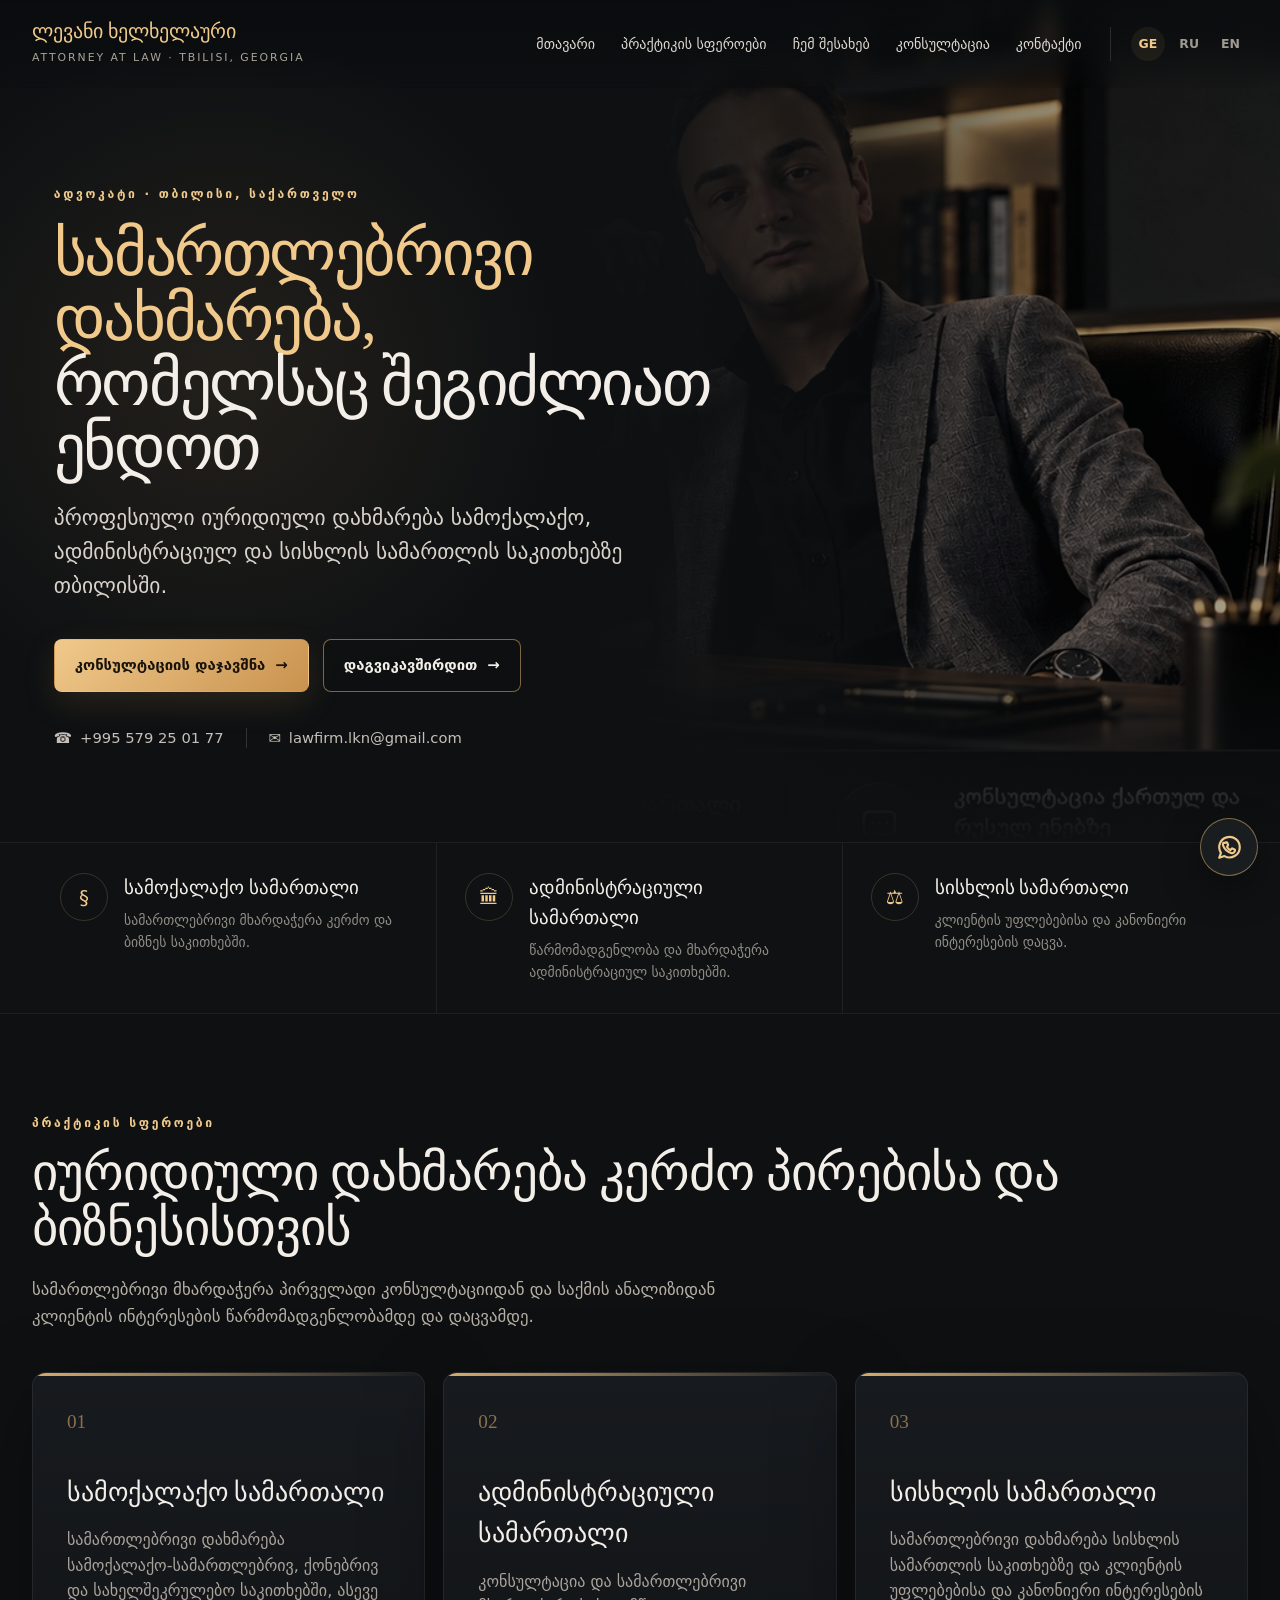
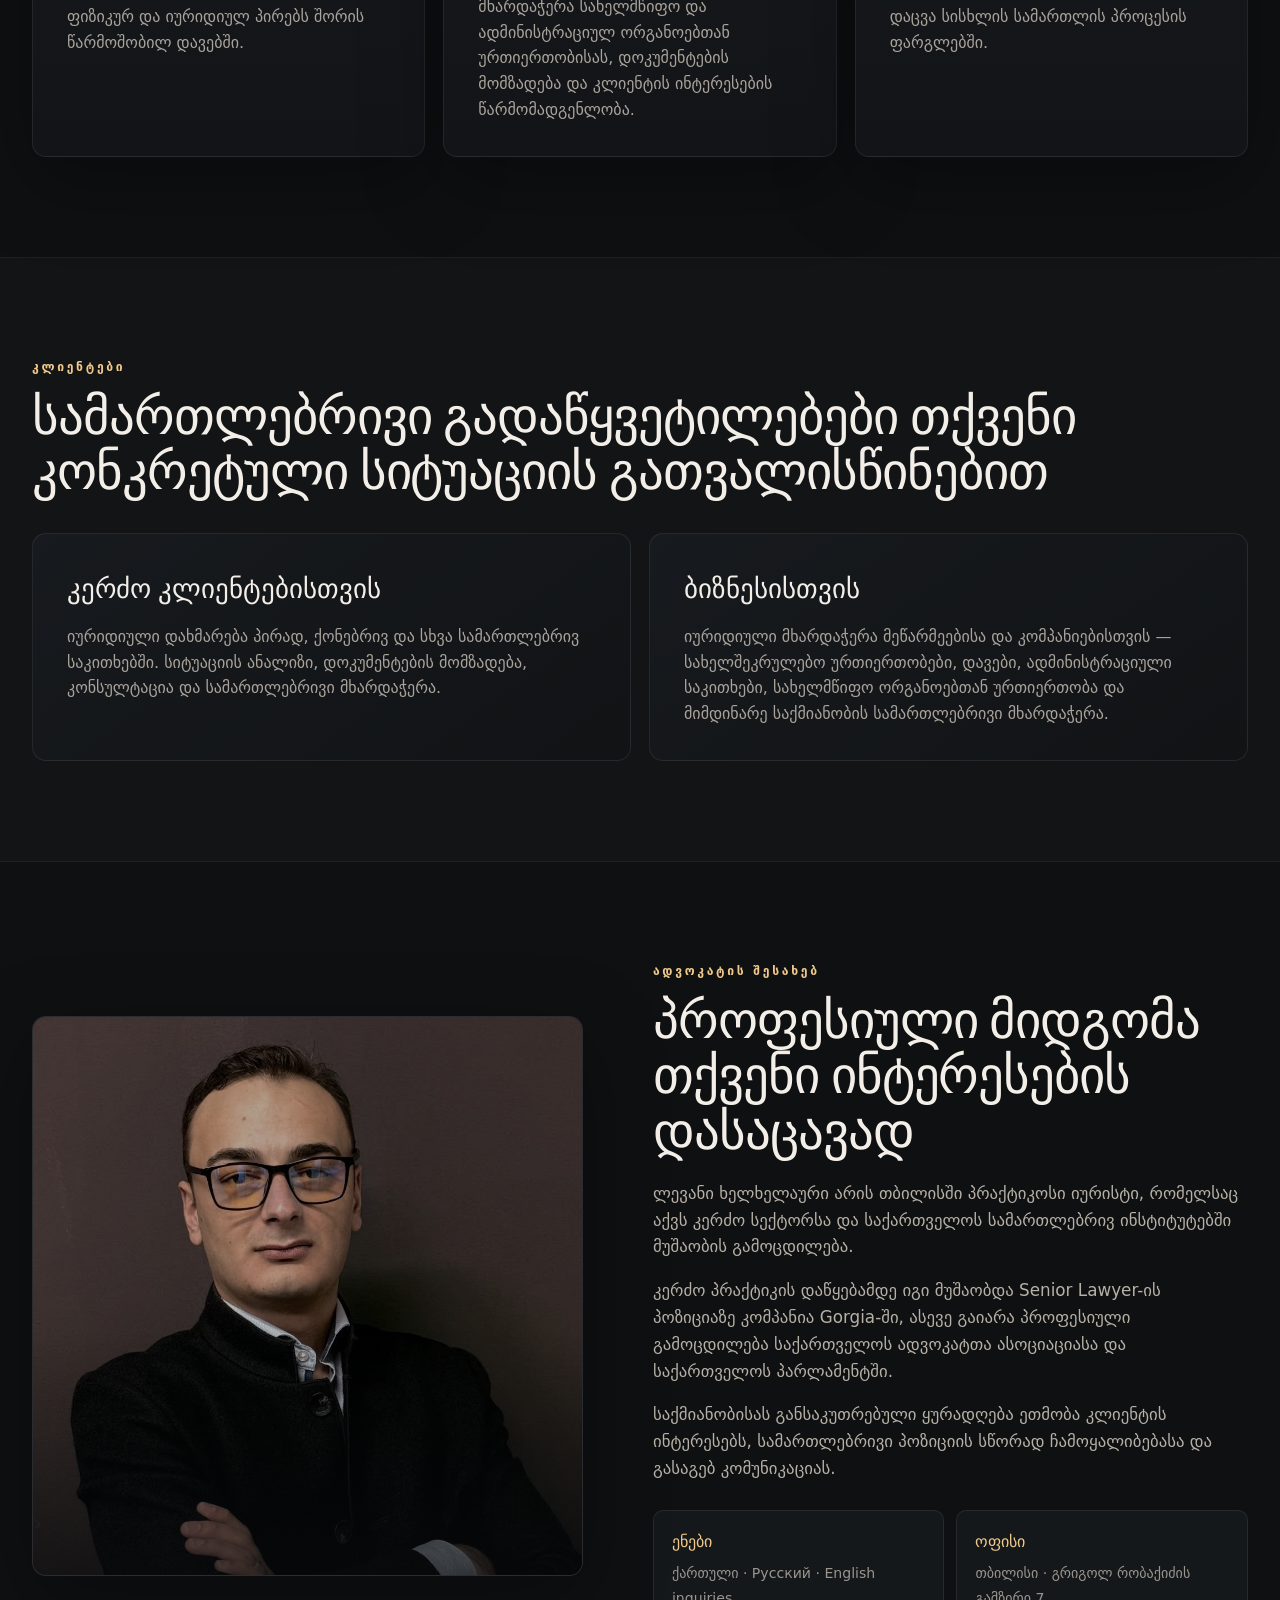
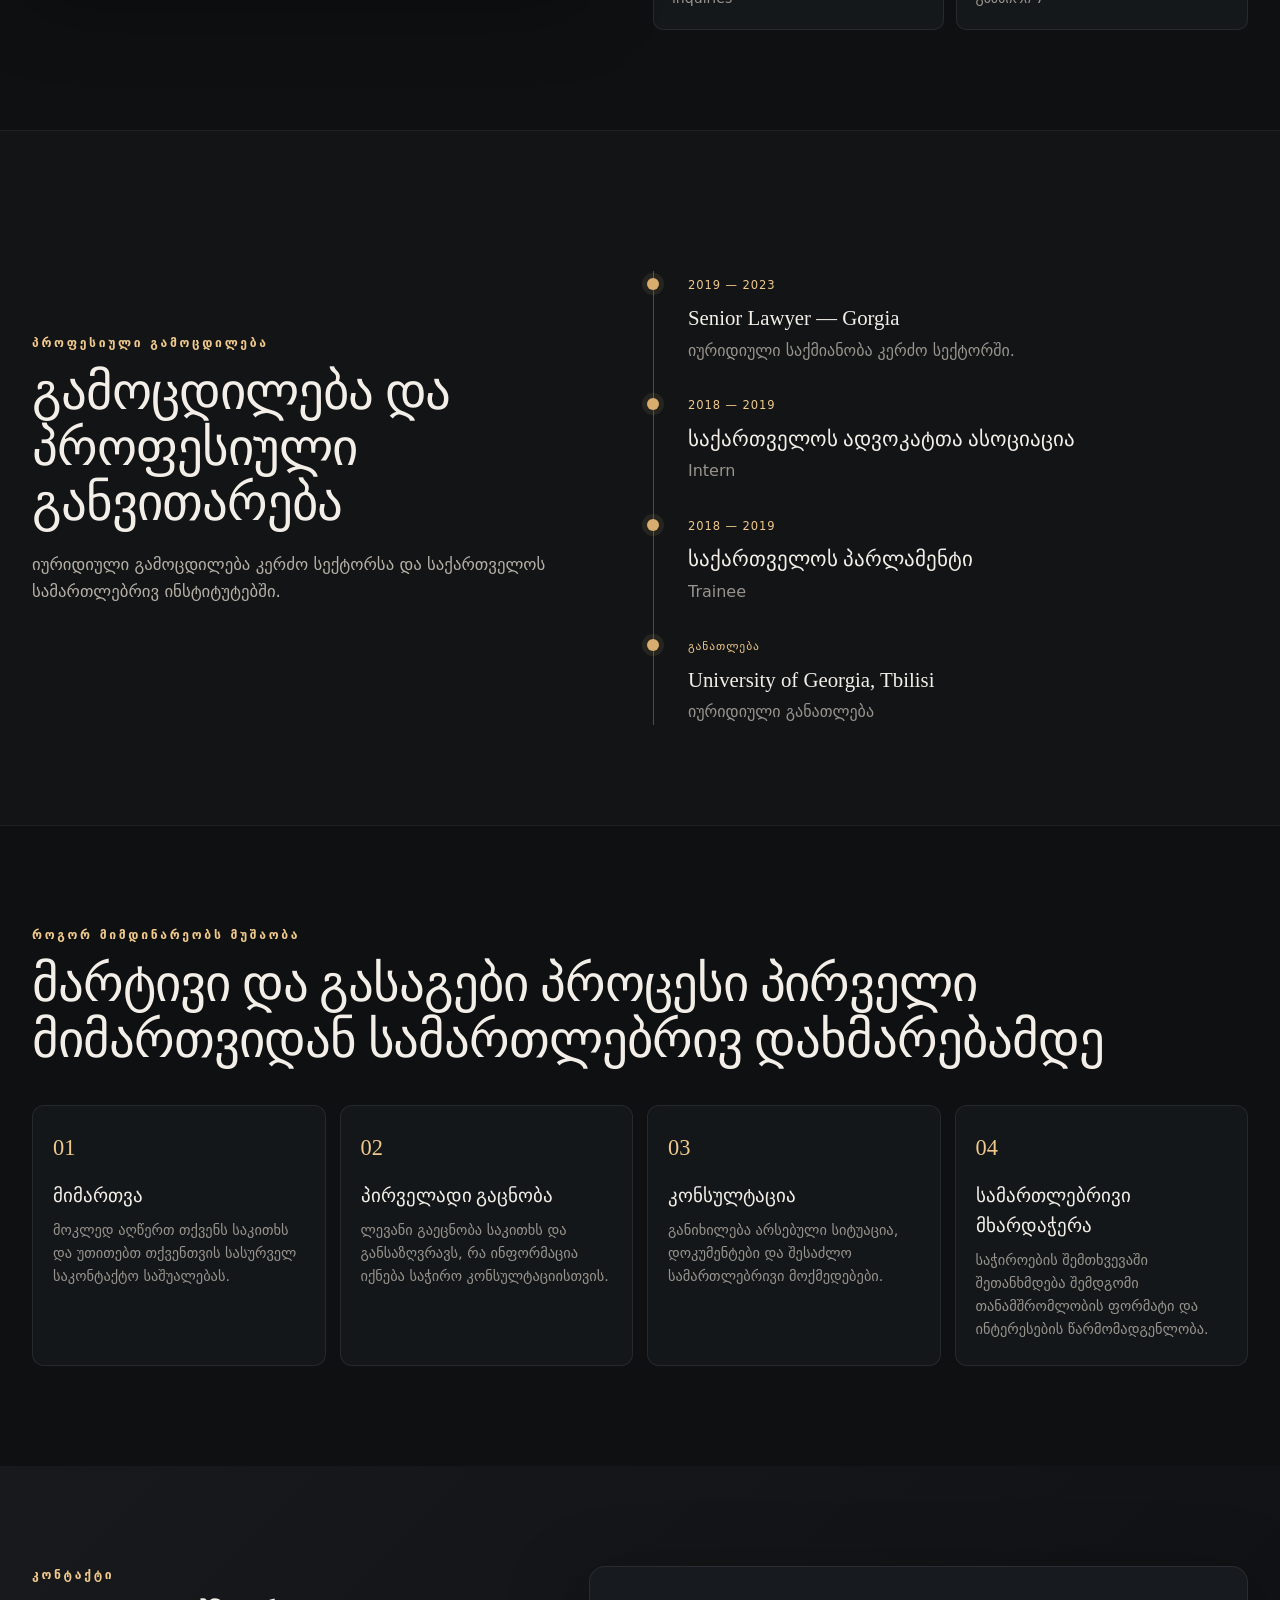
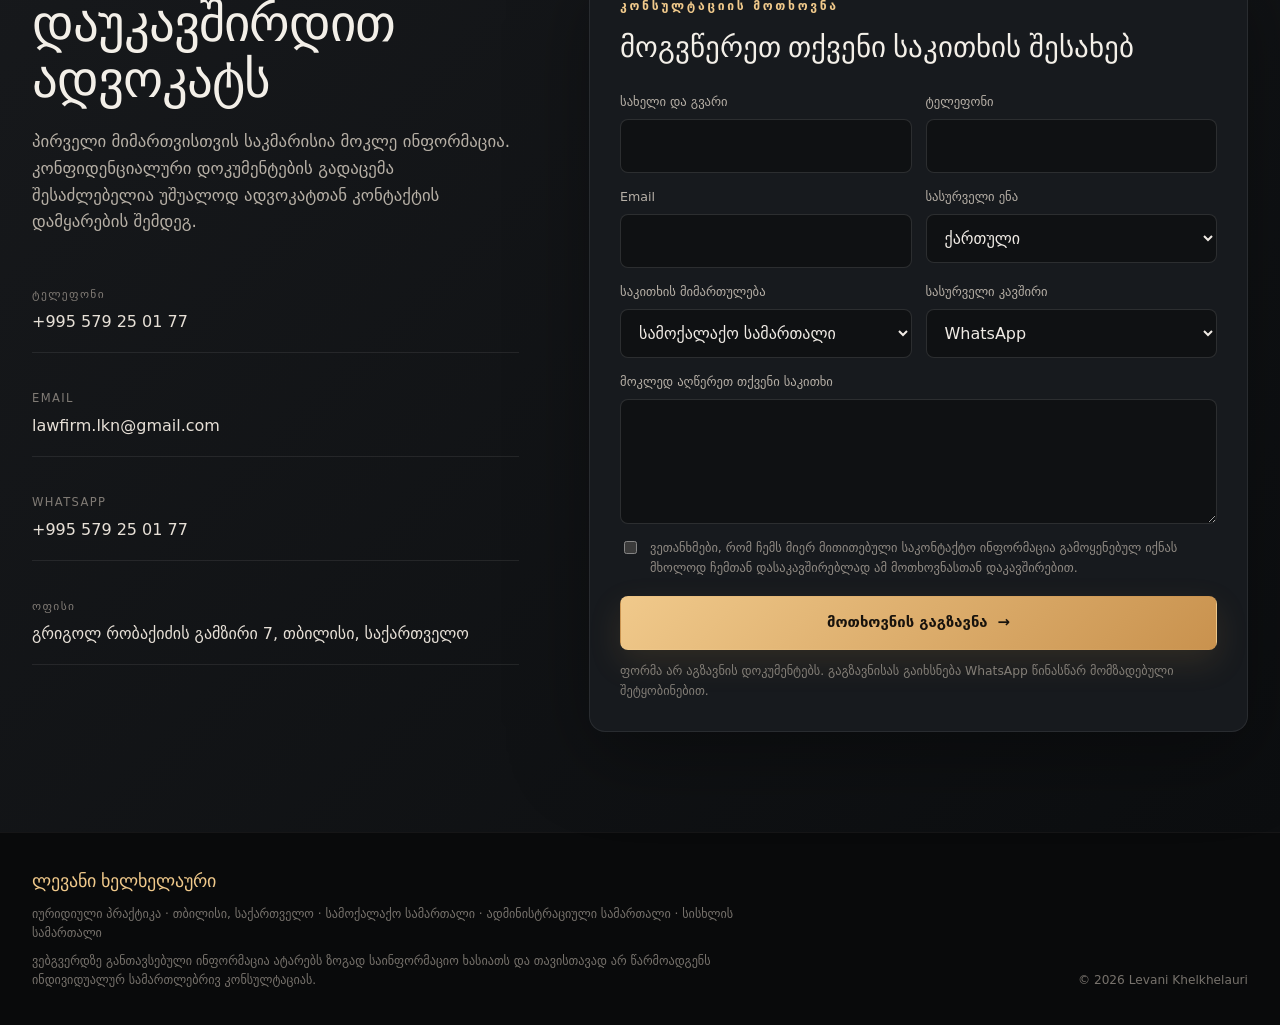
==== commit 9d14fdcb: "Add files via upload" ====
--- a/index.html
+++ b/index.html
@@ -4,11 +4,25 @@
   <meta charset="utf-8" />
   <meta name="viewport" content="width=device-width, initial-scale=1" />
   <meta name="theme-color" content="#101214" />
+  <meta name="color-scheme" content="dark" />
   <title>ლევანი ხელხელაური — ადვოკატი თბილისში</title>
   <meta name="description" content="ლევანი ხელხელაური — იურიდიული დახმარება სამოქალაქო, ადმინისტრაციულ და სისხლის სამართლის საკითხებზე თბილისში." />
   <meta property="og:title" content="Levani Khelkhelauri — Attorney at Law, Tbilisi" />
   <meta property="og:description" content="Professional legal assistance in civil, administrative and criminal law matters in Tbilisi, Georgia." />
   <meta property="og:type" content="website" />
+  <link rel="canonical" href="https://bequcho.github.io/levani-law/" />
+  <link rel="icon" href="assets/favicon.svg" type="image/svg+xml" />
+  <link rel="apple-touch-icon" href="assets/apple-touch-icon.png" />
+  <link rel="manifest" href="site.webmanifest" />
+  <meta property="og:url" content="https://bequcho.github.io/levani-law/" />
+  <meta property="og:image" content="https://bequcho.github.io/levani-law/assets/og-cover.jpg" />
+  <meta property="og:image:width" content="1200" />
+  <meta property="og:image:height" content="630" />
+  <meta property="og:site_name" content="Levani Khelkhelauri — Attorney at Law" />
+  <meta name="twitter:card" content="summary_large_image" />
+  <meta name="twitter:title" content="Levani Khelkhelauri — Attorney at Law, Tbilisi" />
+  <meta name="twitter:description" content="Professional legal assistance in civil, administrative and criminal law matters in Tbilisi, Georgia." />
+  <meta name="twitter:image" content="https://bequcho.github.io/levani-law/assets/og-cover.jpg" />
   <style>
     :root{
       --bg:#0e1012; --bg2:#14171a; --panel:#171a1e; --panel2:#1d2024;
@@ -119,21 +133,33 @@
     .footer-brand{font-family:var(--serif);color:var(--gold2);font-size:1.15rem}
     .footer-small{font-size:.76rem;color:#77726c;max-width:730px;margin-top:8px}
     .footer-right{font-size:.76rem;color:#77726c;text-align:right}
-    .toast{position:fixed;z-index:90;right:24px;bottom:24px;background:#1a1d20;border:1px solid rgba(216,173,109,.36);color:#eee8df;padding:14px 16px;border-radius:10px;box-shadow:var(--shadow);opacity:0;transform:translateY(10px);pointer-events:none;transition:.2s;max-width:340px}
+    .wa-float{position:fixed;z-index:80;right:22px;bottom:24px;width:58px;height:58px;border-radius:50%;display:grid;place-items:center;background:#1a1d20;border:1px solid rgba(216,173,109,.55);box-shadow:0 14px 38px rgba(0,0,0,.38);color:var(--gold2);transition:.2s}
+    .wa-float:hover{transform:translateY(-2px);background:#202327;border-color:rgba(240,201,139,.9)}
+    .wa-float svg{width:29px;height:29px;display:block}
+    .toast{position:fixed;z-index:90;right:24px;bottom:96px;background:#1a1d20;border:1px solid rgba(216,173,109,.36);color:#eee8df;padding:14px 16px;border-radius:10px;box-shadow:var(--shadow);opacity:0;transform:translateY(10px);pointer-events:none;transition:.2s;max-width:340px}
     .toast.show{opacity:1;transform:translateY(0)}
     @media(max-width:980px){
       nav{display:none;position:absolute;top:80px;left:20px;right:20px;padding:18px;background:#121416;border:1px solid rgba(255,255,255,.1);border-radius:12px;flex-direction:column;align-items:flex-start;box-shadow:var(--shadow)}
       nav.open{display:flex}.menu-btn{display:block}.brand{min-width:0}.header-inner{gap:12px}.langs{margin-left:auto;border-left:0;padding-left:0}
       .hero{min-height:820px}.hero-media{inset:0}.hero-media:after{background:linear-gradient(90deg,rgba(11,13,15,.98) 0%,rgba(11,13,15,.86) 55%,rgba(11,13,15,.45) 100%),linear-gradient(0deg,#0e1012 0%,rgba(14,16,18,.25) 36%)}
-      .hero-media img{object-position:64% 60%}.hero-content{padding-top:170px;max-width:690px;margin-left:auto;margin-right:auto}.hero h1{max-width:650px}
+      .hero-media img{object-position:56% 54%}.hero-content{padding-top:170px;max-width:690px;margin-left:auto;margin-right:auto}.hero h1{max-width:650px}
       .practice-grid,.trust-grid{grid-template-columns:1fr}.trust-item{border-right:0;border-bottom:1px solid rgba(255,255,255,.07)}
       .split,.contact-grid{grid-template-columns:1fr;gap:44px}.portrait{min-height:520px;max-width:650px}.process-grid{grid-template-columns:1fr 1fr}
     }
     @media(max-width:640px){
       .wrap{width:min(100% - 28px,var(--max))}.section{padding:74px 0}.header-inner{height:76px}.brand-sub{display:none}.brand-name{font-size:1rem}
-      .langs .lang{padding:6px 5px}.hero{min-height:770px;align-items:flex-end}.hero-media img{object-position:67% 58%}.hero-media:after{background:linear-gradient(180deg,rgba(10,12,14,.25),rgba(10,12,14,.58) 30%,rgba(10,12,14,.96) 74%,#0e1012)}
-      .hero-content{padding:130px 0 48px;margin-left:auto;margin-right:auto}.hero h1{font-size:clamp(2.7rem,14vw,4.5rem);margin-top:17px}.hero-lead{font-size:1rem}.hero-contact span.sep{display:none}.hero-contact{gap:12px;flex-direction:column;align-items:flex-start}
-      .actions .btn{width:100%}.practice-grid,.audience-grid,.process-grid{grid-template-columns:1fr}.practice-card{min-height:0}.about-meta{grid-template-columns:1fr}.portrait{min-height:430px}.form-grid{grid-template-columns:1fr}.field.full{grid-column:auto}.footer-grid{align-items:flex-start;flex-direction:column}.footer-right{text-align:left}.toast{left:14px;right:14px;bottom:14px}
+      .langs .lang{padding:6px 5px}
+      .hero{min-height:auto;align-items:stretch}
+      .hero-media{inset:0 0 auto 0;height:560px}
+      .hero-media img{object-position:38% 44%;transform:none}
+      .hero-media:after{background:linear-gradient(180deg,rgba(10,12,14,.10) 0%,rgba(10,12,14,.20) 52%,rgba(10,12,14,.76) 80%,#0e1012 100%)}
+      .hero-content{padding:490px 0 48px;margin-left:auto;margin-right:auto;max-width:none}
+      .hero h1{font-size:clamp(2.55rem,12.5vw,3.35rem);line-height:1.03;margin-top:14px;max-width:100%;overflow-wrap:normal;word-break:normal}
+      html[lang="ru"] .hero h1{font-size:clamp(2.25rem,10.7vw,3rem);line-height:1.04;letter-spacing:-.03em}
+      html[lang="ka"] .hero h1{font-size:clamp(2rem,9.2vw,2.7rem);line-height:1.08;letter-spacing:-.015em}
+      .hero-lead{font-size:1rem;line-height:1.52;max-width:100%}
+      .hero-contact span.sep{display:none}.hero-contact{gap:12px;flex-direction:column;align-items:flex-start}
+      .actions .btn{width:100%}.practice-grid,.audience-grid,.process-grid{grid-template-columns:1fr}.practice-card{min-height:0}.about-meta{grid-template-columns:1fr}.portrait{min-height:430px}.form-grid{grid-template-columns:1fr}.field.full{grid-column:auto}.footer-grid{align-items:flex-start;flex-direction:column}.footer-right{text-align:left}.wa-float{right:16px;bottom:88px;width:56px;height:56px}.toast{left:14px;right:14px;bottom:156px}
     }
   </style>
 </head>
@@ -258,6 +284,7 @@
       <div class="contact-list">
         <div class="contact-row"><small data-i18n="phoneLabel">ტელეფონი</small><a href="tel:+995579250177">+995 579 25 01 77</a></div>
         <div class="contact-row"><small>Email</small><a href="mailto:lawfirm.lkn@gmail.com">lawfirm.lkn@gmail.com</a></div>
+        <div class="contact-row"><small>WhatsApp</small><a href="https://wa.me/995579250177" target="_blank" rel="noopener">+995 579 25 01 77</a></div>
         <div class="contact-row"><small data-i18n="officeLabel">ოფისი</small><a href="https://www.google.com/maps/search/?api=1&query=7+Grigol+Robakidze+Avenue+Tbilisi+Georgia" target="_blank" rel="noopener" data-i18n="officeAddress">გრიგოლ რობაქიძის გამზირი 7, თბილისი, საქართველო</a></div>
       </div>
     </div>
@@ -287,6 +314,12 @@
     <div class="footer-right">© 2026 Levani Khelkhelauri</div>
   </div>
 </footer>
+<a class="wa-float" href="https://wa.me/995579250177" target="_blank" rel="noopener" aria-label="WhatsApp" title="WhatsApp">
+  <svg viewBox="0 0 24 24" aria-hidden="true" fill="none" stroke="currentColor" stroke-width="1.8" stroke-linecap="round" stroke-linejoin="round">
+    <path d="M20.5 11.7a8.5 8.5 0 0 1-12.7 7.4L3.5 20.5l1.4-4.1a8.5 8.5 0 1 1 15.6-4.7Z"/>
+    <path d="M8.4 8.2c.2-.5.4-.5.7-.5h.5c.2 0 .4 0 .5.4l.7 1.6c.1.3.1.5-.1.7l-.6.7c-.2.2-.2.4 0 .7.5.9 1.2 1.7 2.1 2.2.3.2.5.2.7 0l.8-1c.2-.2.4-.3.7-.2l1.8.8c.3.1.4.3.4.5 0 .4-.2 1.3-.8 1.8-.6.6-1.5.8-2.3.7-1.1-.2-2.5-.8-4-2.1-1.2-1.1-2.1-2.4-2.6-3.6-.5-1.1-.5-2 .0-2.7Z"/>
+  </svg>
+</a>
 <div class="toast" id="toast"></div>
 
 <script>
@@ -340,11 +373,22 @@
   document.querySelectorAll('[data-i18n]').forEach(el=>{const k=el.dataset.i18n;if(I18N[lang][k]) el.textContent=I18N[lang][k]});
   document.querySelectorAll('[data-i18n-option]').forEach(el=>{const k=el.dataset.i18nOption;if(I18N[lang][k]) el.textContent=I18N[lang][k]});
   document.querySelectorAll('.lang').forEach(b=>b.classList.toggle('active',b.dataset.lang===lang));
-  document.title = lang==='ka'?'ლევანი ხელხელაური — ადვოკატი თბილისში':lang==='ru'?'Левани Хелхелаури — адвокат в Тбилиси':'Levani Khelkhelauri — Attorney at Law in Tbilisi';
+  const seo={
+    ka:{title:'ლევანი ხელხელაური — ადვოკატი თბილისში',desc:'ლევანი ხელხელაური — იურიდიული დახმარება სამოქალაქო, ადმინისტრაციულ და სისხლის სამართლის საკითხებზე თბილისში.'},
+    ru:{title:'Левани Хелхелаури — адвокат в Тбилиси',desc:'Юридическая помощь в Тбилиси по гражданским, административным и уголовно-правовым вопросам. Консультации на грузинском и русском языках.'},
+    en:{title:'Levani Khelkhelauri — Attorney at Law in Tbilisi',desc:'Professional legal assistance in civil, administrative and criminal law matters in Tbilisi, Georgia.'}
+  };
+  document.title=seo[lang].title;
+  const desc=document.querySelector('meta[name="description"]'); if(desc) desc.content=seo[lang].desc;
+  const ogTitle=document.querySelector('meta[property="og:title"]'); if(ogTitle) ogTitle.content=seo[lang].title;
+  const ogDesc=document.querySelector('meta[property="og:description"]'); if(ogDesc) ogDesc.content=seo[lang].desc;
+  const twTitle=document.querySelector('meta[name="twitter:title"]'); if(twTitle) twTitle.content=seo[lang].title;
+  const twDesc=document.querySelector('meta[name="twitter:description"]'); if(twDesc) twDesc.content=seo[lang].desc;
   try{localStorage.setItem('lawLang',lang)}catch(e){}
+  try{const u=new URL(location.href);u.searchParams.set('lang',lang);history.replaceState(null,'',u)}catch(e){}
 }
 document.querySelectorAll('.lang').forEach(b=>b.addEventListener('click',()=>applyLang(b.dataset.lang)));
-try{const saved=localStorage.getItem('lawLang'); if(saved&&I18N[saved]) applyLang(saved)}catch(e){}
+try{const q=new URL(location.href).searchParams.get('lang');const saved=localStorage.getItem('lawLang');const first=(q&&I18N[q])?q:((saved&&I18N[saved])?saved:null);if(first) applyLang(first)}catch(e){}
 const menuBtn=document.getElementById('menuBtn'),nav=document.getElementById('nav');
 menuBtn.addEventListener('click',()=>nav.classList.toggle('open'));
 nav.querySelectorAll('a').forEach(a=>a.addEventListener('click',()=>nav.classList.remove('open')));
@@ -359,7 +403,7 @@
 });
 </script>
 <script type="application/ld+json">
-{"@context":"https://schema.org","@type":"LegalService","name":"Levani Khelkhelauri","telephone":"+995579250177","email":"lawfirm.lkn@gmail.com","address":{"@type":"PostalAddress","streetAddress":"7 Grigol Robakidze Avenue","addressLocality":"Tbilisi","addressCountry":"GE"},"areaServed":"Tbilisi, Georgia"}
+{"@context":"https://schema.org","@type":"LegalService","name":"Levani Khelkhelauri","url":"https://bequcho.github.io/levani-law/","image":"https://bequcho.github.io/levani-law/assets/og-cover.jpg","telephone":"+995579250177","email":"lawfirm.lkn@gmail.com","address":{"@type":"PostalAddress","streetAddress":"7 Grigol Robakidze Avenue","addressLocality":"Tbilisi","addressCountry":"GE"},"areaServed":"Tbilisi, Georgia","knowsLanguage":["ka","ru"],"sameAs":["https://www.facebook.com/profile.php?id=61556965766483"]}
 </script>
 </body>
 </html>
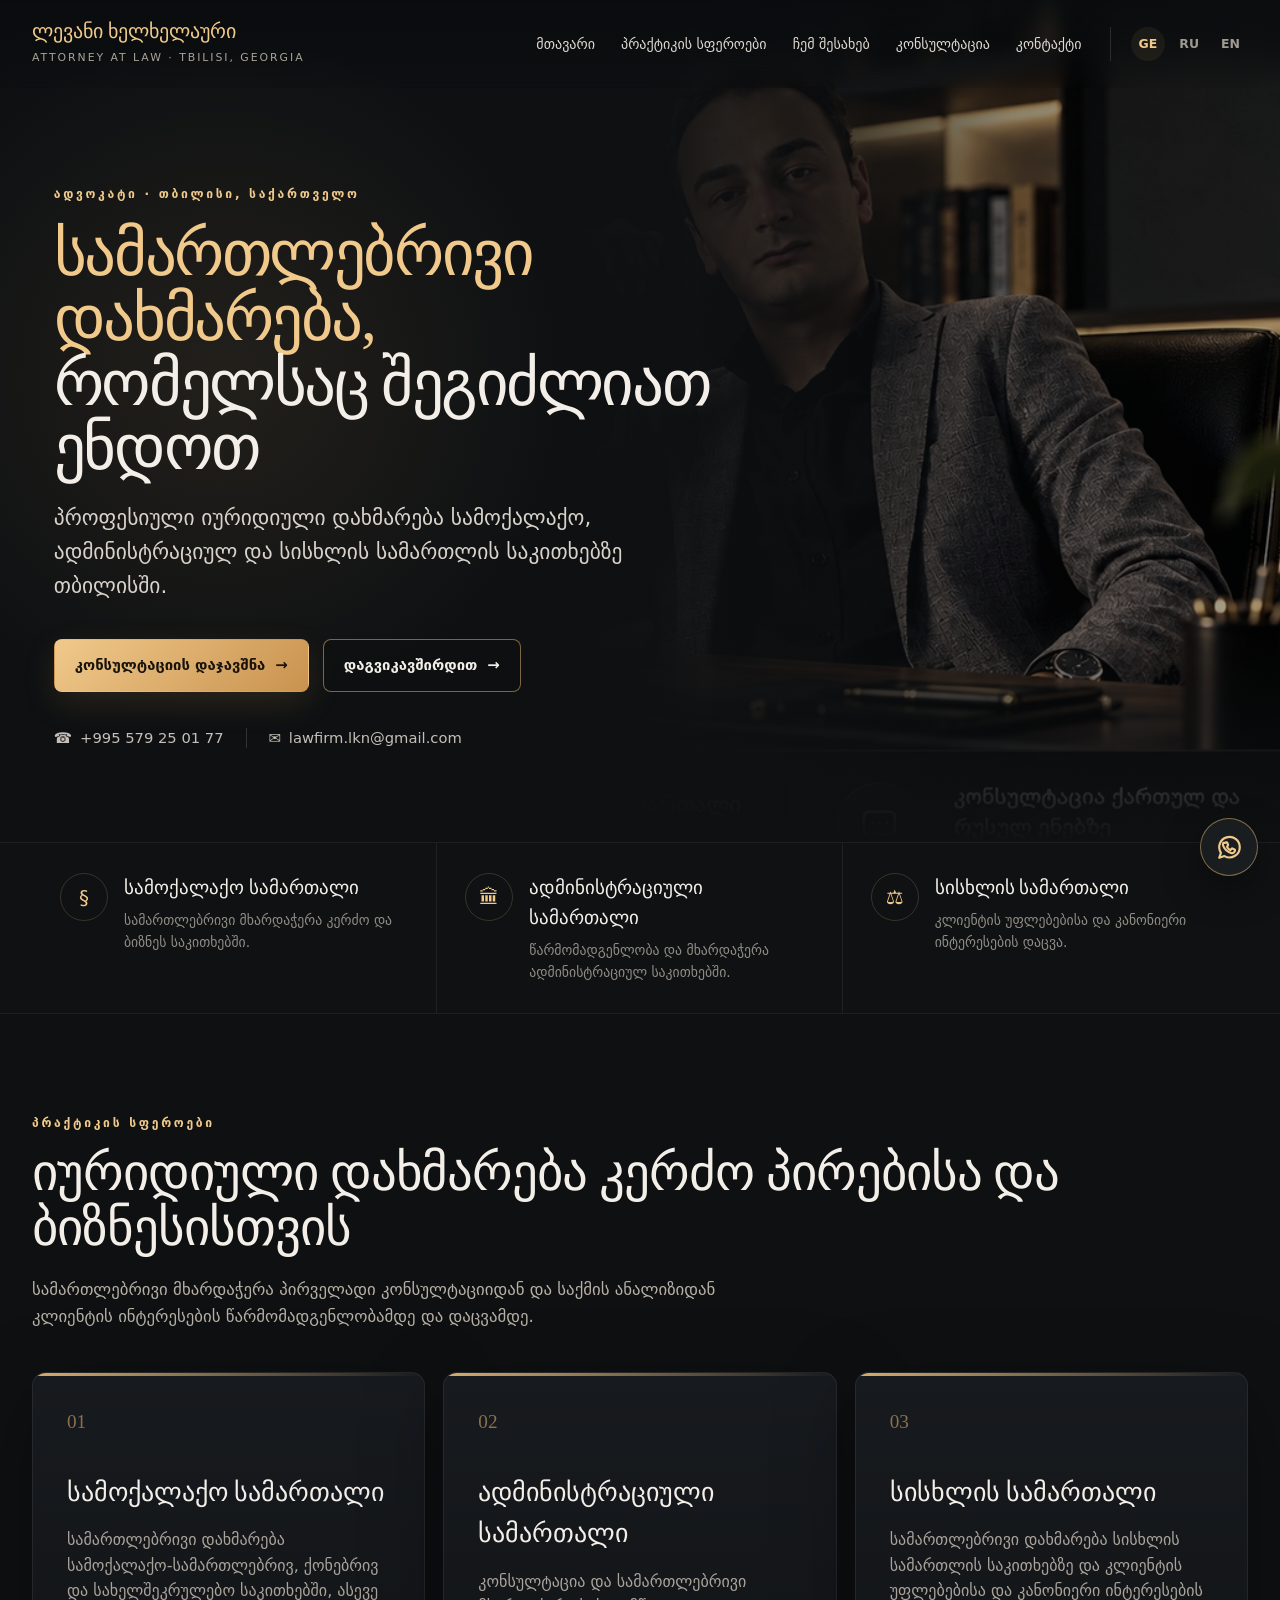
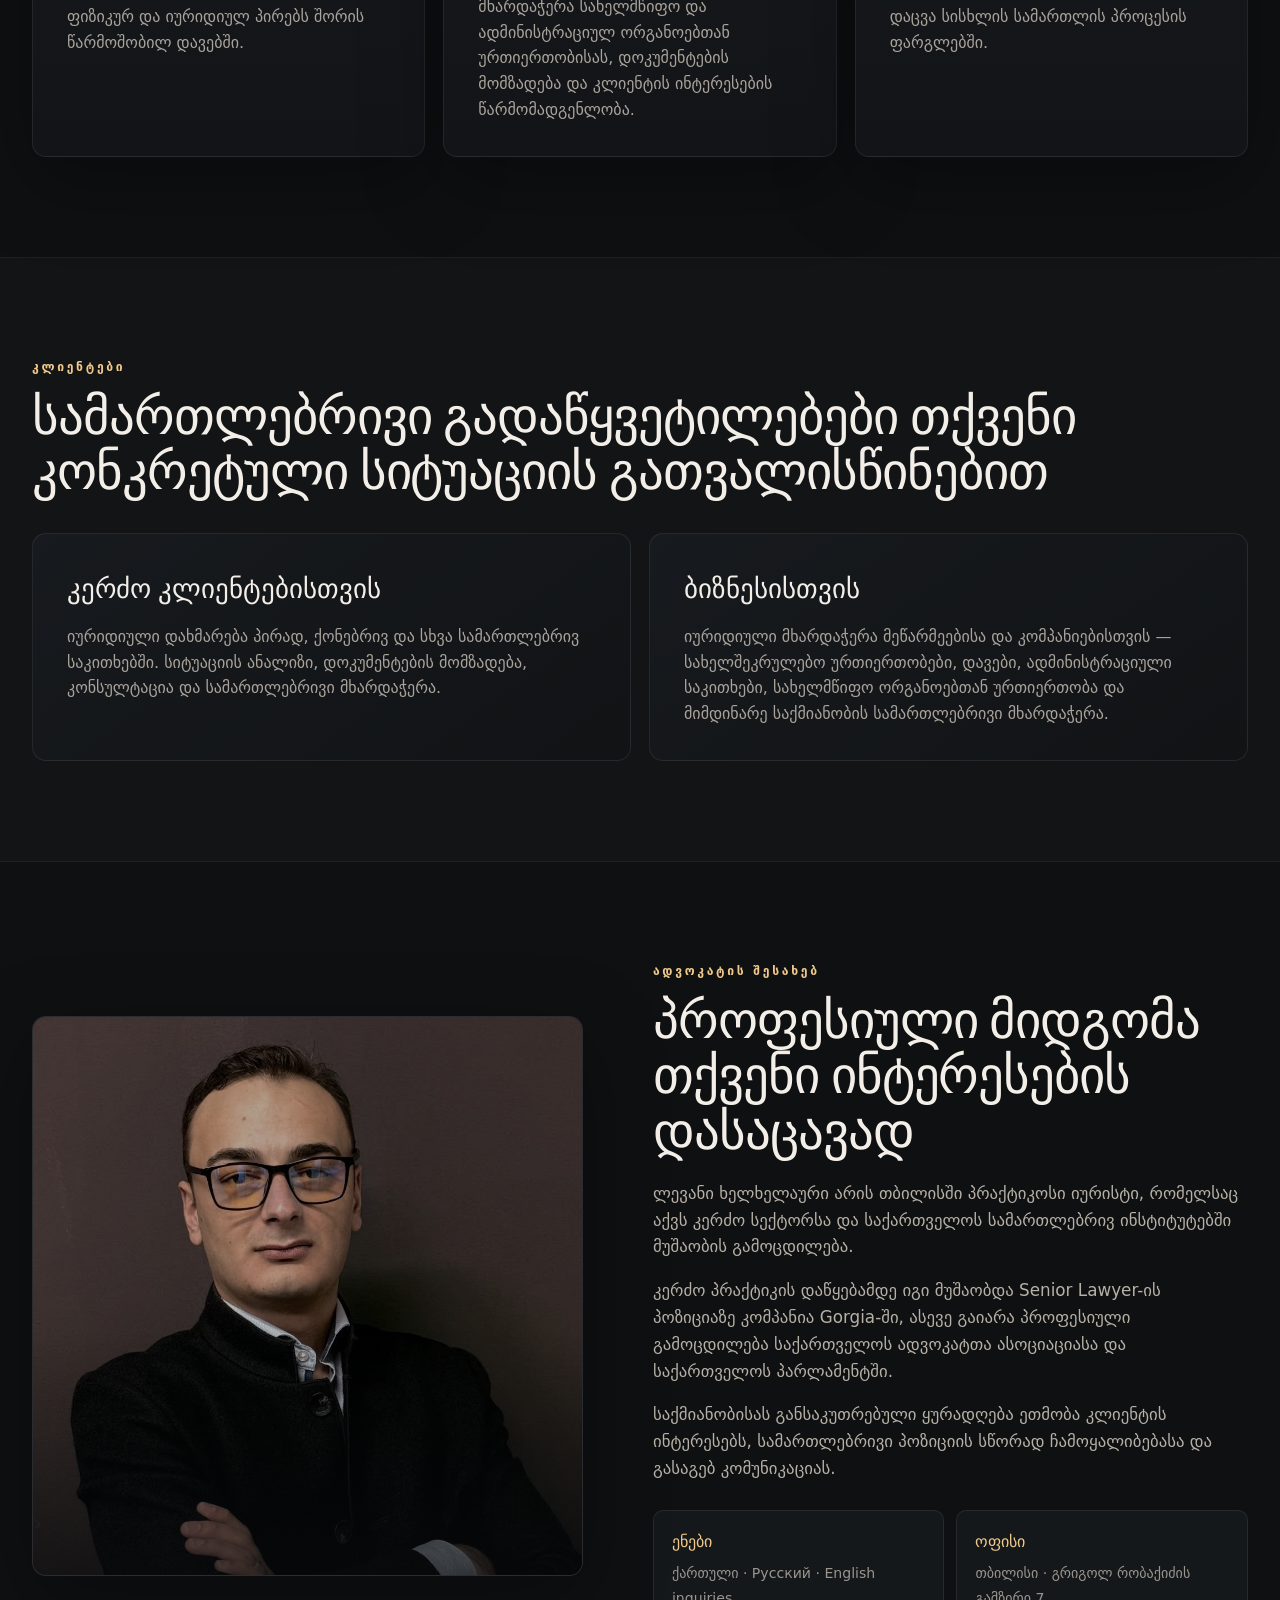
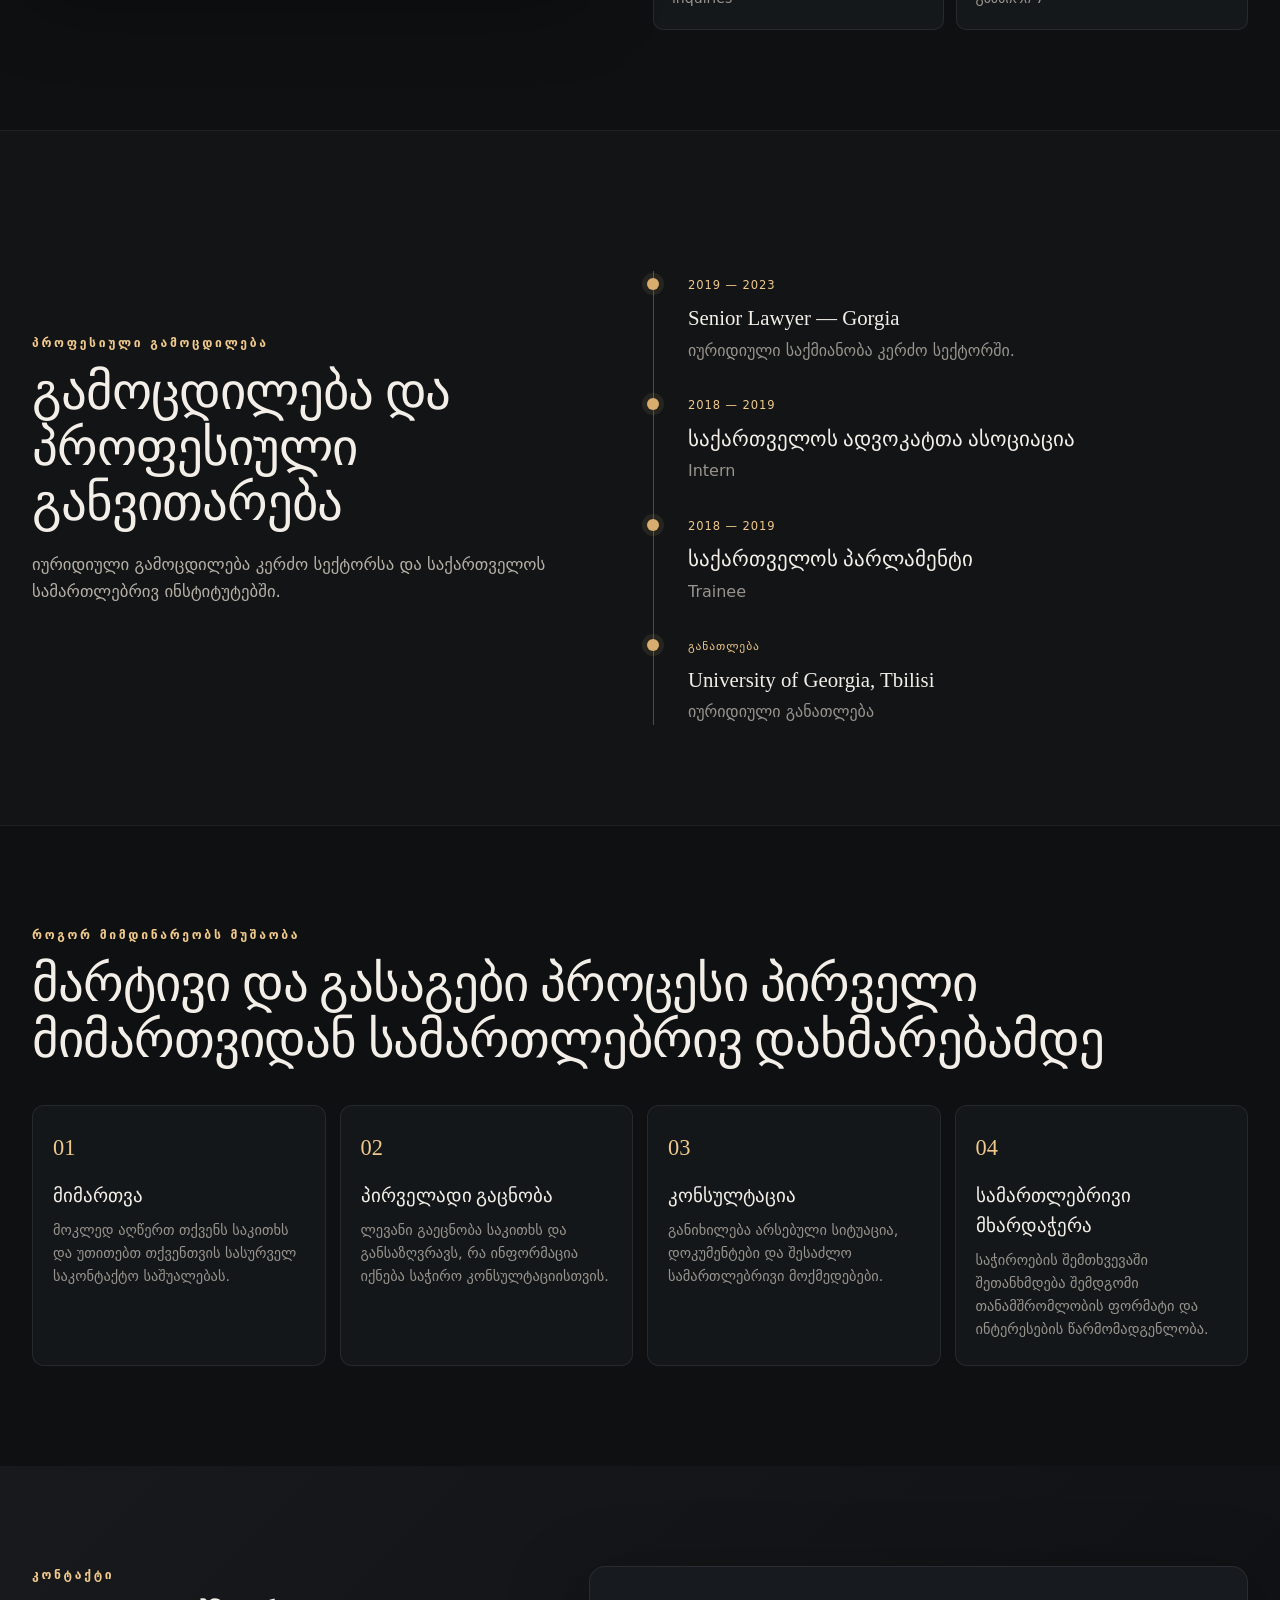
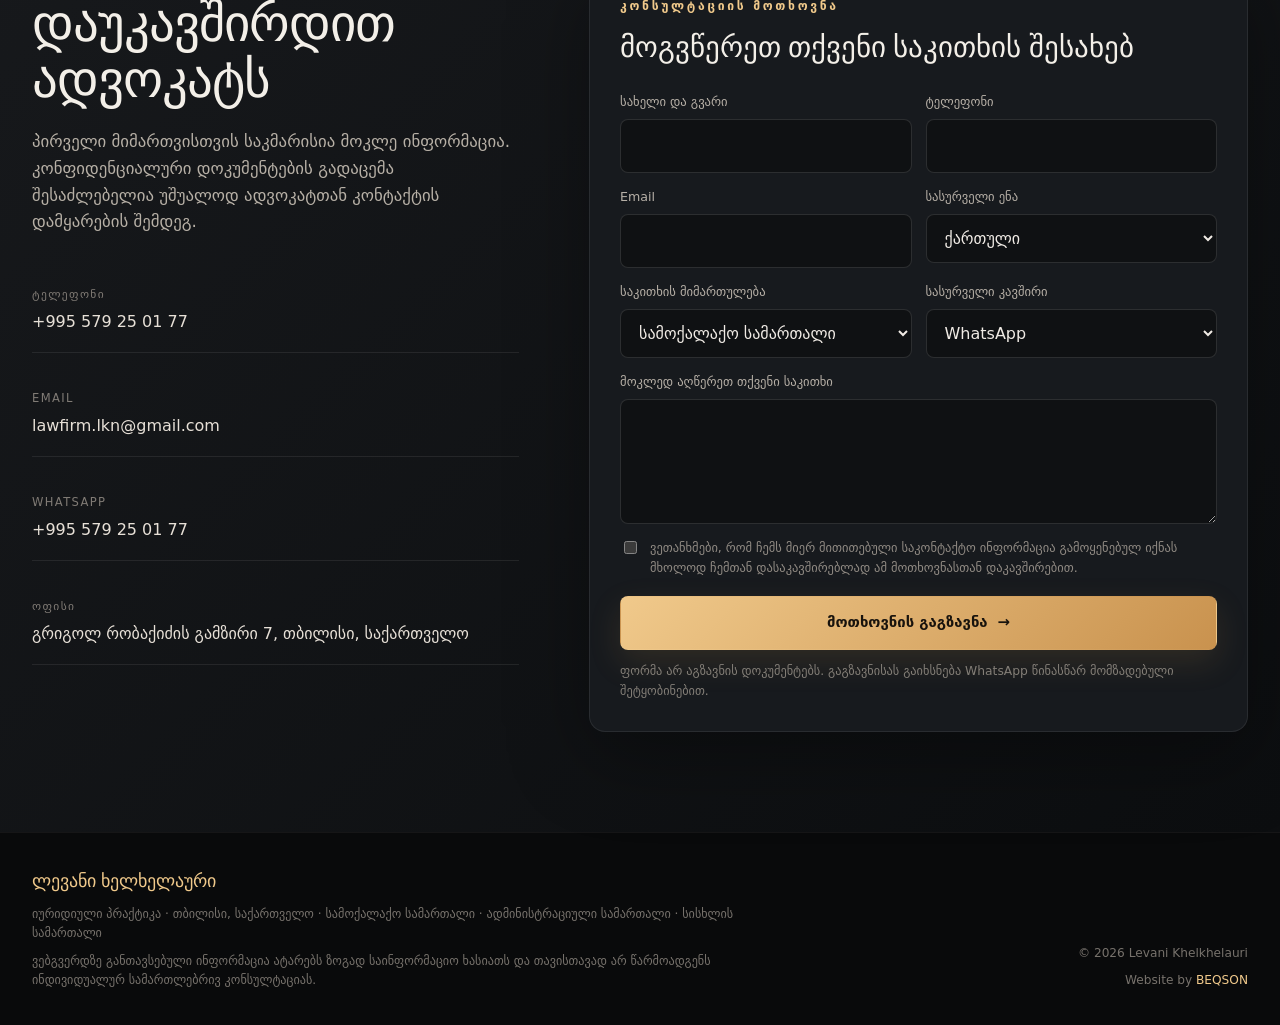
==== commit 29f4f185: "Add understated Website by BEQSON attribution to lawyer site" ====
--- a/index.html
+++ b/index.html
@@ -10,19 +10,23 @@
   <meta property="og:title" content="Levani Khelkhelauri — Attorney at Law, Tbilisi" />
   <meta property="og:description" content="Professional legal assistance in civil, administrative and criminal law matters in Tbilisi, Georgia." />
   <meta property="og:type" content="website" />
-  <link rel="canonical" href="https://bequcho.github.io/levani-law/" />
+  <link rel="canonical" href="https://levanilaw.ge/" />
+  <link rel="alternate" hreflang="ka" href="https://levanilaw.ge/ka/" />
+  <link rel="alternate" hreflang="ru" href="https://levanilaw.ge/ru/" />
+  <link rel="alternate" hreflang="en" href="https://levanilaw.ge/en/" />
+  <link rel="alternate" hreflang="x-default" href="https://levanilaw.ge/" />
   <link rel="icon" href="assets/favicon.svg" type="image/svg+xml" />
   <link rel="apple-touch-icon" href="assets/apple-touch-icon.png" />
   <link rel="manifest" href="site.webmanifest" />
-  <meta property="og:url" content="https://bequcho.github.io/levani-law/" />
-  <meta property="og:image" content="https://bequcho.github.io/levani-law/assets/og-cover.jpg" />
+  <meta property="og:url" content="https://levanilaw.ge/" />
+  <meta property="og:image" content="https://levanilaw.ge/assets/og-cover.jpg" />
   <meta property="og:image:width" content="1200" />
   <meta property="og:image:height" content="630" />
   <meta property="og:site_name" content="Levani Khelkhelauri — Attorney at Law" />
   <meta name="twitter:card" content="summary_large_image" />
   <meta name="twitter:title" content="Levani Khelkhelauri — Attorney at Law, Tbilisi" />
   <meta name="twitter:description" content="Professional legal assistance in civil, administrative and criminal law matters in Tbilisi, Georgia." />
-  <meta name="twitter:image" content="https://bequcho.github.io/levani-law/assets/og-cover.jpg" />
+  <meta name="twitter:image" content="https://levanilaw.ge/assets/og-cover.jpg" />
   <style>
     :root{
       --bg:#0e1012; --bg2:#14171a; --panel:#171a1e; --panel2:#1d2024;
@@ -132,7 +136,7 @@
     .footer-grid{display:flex;justify-content:space-between;gap:24px;align-items:flex-end}
     .footer-brand{font-family:var(--serif);color:var(--gold2);font-size:1.15rem}
     .footer-small{font-size:.76rem;color:#77726c;max-width:730px;margin-top:8px}
-    .footer-right{font-size:.76rem;color:#77726c;text-align:right}
+    .footer-right{font-size:.76rem;color:#77726c;text-align:right}.footer-credit{display:block;margin-top:8px;color:#77726c}.footer-credit a{color:var(--gold2);text-decoration:none}.footer-credit a:hover{text-decoration:underline}
     .wa-float{position:fixed;z-index:80;right:22px;bottom:24px;width:58px;height:58px;border-radius:50%;display:grid;place-items:center;background:#1a1d20;border:1px solid rgba(216,173,109,.55);box-shadow:0 14px 38px rgba(0,0,0,.38);color:var(--gold2);transition:.2s}
     .wa-float:hover{transform:translateY(-2px);background:#202327;border-color:rgba(240,201,139,.9)}
     .wa-float svg{width:29px;height:29px;display:block}
@@ -211,9 +215,9 @@
     <h2 class="section-title" data-i18n="practiceTitle">იურიდიული დახმარება კერძო პირებისა და ბიზნესისთვის</h2>
     <p class="section-copy" data-i18n="practiceLead">სამართლებრივი მხარდაჭერა პირველადი კონსულტაციიდან და საქმის ანალიზიდან კლიენტის ინტერესების წარმომადგენლობამდე და დაცვამდე.</p>
     <div class="practice-grid">
-      <article class="practice-card"><div class="num">01</div><h3 data-i18n="civilTitle">სამოქალაქო სამართალი</h3><p data-i18n="civilText">სამართლებრივი დახმარება სამოქალაქო-სამართლებრივ, ქონებრივ და სახელშეკრულებო საკითხებში, ასევე ფიზიკურ და იურიდიულ პირებს შორის წარმოშობილ დავებში.</p></article>
-      <article class="practice-card"><div class="num">02</div><h3 data-i18n="adminTitle">ადმინისტრაციული სამართალი</h3><p data-i18n="adminText">კონსულტაცია და სამართლებრივი მხარდაჭერა სახელმწიფო და ადმინისტრაციულ ორგანოებთან ურთიერთობისას, დოკუმენტების მომზადება და კლიენტის ინტერესების წარმომადგენლობა.</p></article>
-      <article class="practice-card"><div class="num">03</div><h3 data-i18n="criminalTitle">სისხლის სამართალი</h3><p data-i18n="criminalText">სამართლებრივი დახმარება სისხლის სამართლის საკითხებზე და კლიენტის უფლებებისა და კანონიერი ინტერესების დაცვა სისხლის სამართლის პროცესის ფარგლებში.</p></article>
+      <a class="practice-card service-link" data-service="civil" href="/ka/civil-law/"><div class="num">01</div><h3 data-i18n="civilTitle">სამოქალაქო სამართალი</h3><p data-i18n="civilText">სამართლებრივი დახმარება სამოქალაქო-სამართლებრივ, ქონებრივ და სახელშეკრულებო საკითხებში, ასევე ფიზიკურ და იურიდიულ პირებს შორის წარმოშობილ დავებში.</p></a>
+      <a class="practice-card service-link" data-service="admin" href="/ka/administrative-law/"><div class="num">02</div><h3 data-i18n="adminTitle">ადმინისტრაციული სამართალი</h3><p data-i18n="adminText">კონსულტაცია და სამართლებრივი მხარდაჭერა სახელმწიფო და ადმინისტრაციულ ორგანოებთან ურთიერთობისას, დოკუმენტების მომზადება და კლიენტის ინტერესების წარმომადგენლობა.</p></article>
+      <a class="practice-card service-link" data-service="criminal" href="/ka/criminal-law/"><div class="num">03</div><h3 data-i18n="criminalTitle">სისხლის სამართალი</h3><p data-i18n="criminalText">სამართლებრივი დახმარება სისხლის სამართლის საკითხებზე და კლიენტის უფლებებისა და კანონიერი ინტერესების დაცვა სისხლის სამართლის პროცესის ფარგლებში.</p></a>
     </div>
   </div>
 </section>
@@ -311,7 +315,7 @@
 <footer>
   <div class="wrap footer-grid">
     <div><div class="footer-brand" data-i18n="footerBrand">ლევანი ხელხელაური</div><div class="footer-small" data-i18n="footerDesc">იურიდიული პრაქტიკა · თბილისი, საქართველო · სამოქალაქო სამართალი · ადმინისტრაციული სამართალი · სისხლის სამართალი</div><div class="footer-small" data-i18n="disclaimer">ვებგვერდზე განთავსებული ინფორმაცია ატარებს ზოგად საინფორმაციო ხასიათს და თავისთავად არ წარმოადგენს ინდივიდუალურ სამართლებრივ კონსულტაციას.</div></div>
-    <div class="footer-right">© 2026 Levani Khelkhelauri</div>
+    <div class="footer-right">© 2026 Levani Khelkhelauri<span class="footer-credit">Website by <a href="https://beqson.com/" target="_blank" rel="noopener noreferrer">BEQSON</a></span></div>
   </div>
 </footer>
 <a class="wa-float" href="https://wa.me/995579250177" target="_blank" rel="noopener" aria-label="WhatsApp" title="WhatsApp">
@@ -373,6 +377,8 @@
   document.querySelectorAll('[data-i18n]').forEach(el=>{const k=el.dataset.i18n;if(I18N[lang][k]) el.textContent=I18N[lang][k]});
   document.querySelectorAll('[data-i18n-option]').forEach(el=>{const k=el.dataset.i18nOption;if(I18N[lang][k]) el.textContent=I18N[lang][k]});
   document.querySelectorAll('.lang').forEach(b=>b.classList.toggle('active',b.dataset.lang===lang));
+  const servicePaths={civil:'civil-law',admin:'administrative-law',criminal:'criminal-law'};
+  document.querySelectorAll('.service-link').forEach(a=>{a.href=`/${lang}/${servicePaths[a.dataset.service]}/`});
   const seo={
     ka:{title:'ლევანი ხელხელაური — ადვოკატი თბილისში',desc:'ლევანი ხელხელაური — იურიდიული დახმარება სამოქალაქო, ადმინისტრაციულ და სისხლის სამართლის საკითხებზე თბილისში.'},
     ru:{title:'Левани Хелхелаури — адвокат в Тбилиси',desc:'Юридическая помощь в Тбилиси по гражданским, административным и уголовно-правовым вопросам. Консультации на грузинском и русском языках.'},
@@ -403,7 +409,7 @@
 });
 </script>
 <script type="application/ld+json">
-{"@context":"https://schema.org","@type":"LegalService","name":"Levani Khelkhelauri","url":"https://bequcho.github.io/levani-law/","image":"https://bequcho.github.io/levani-law/assets/og-cover.jpg","telephone":"+995579250177","email":"lawfirm.lkn@gmail.com","address":{"@type":"PostalAddress","streetAddress":"7 Grigol Robakidze Avenue","addressLocality":"Tbilisi","addressCountry":"GE"},"areaServed":"Tbilisi, Georgia","knowsLanguage":["ka","ru"],"sameAs":["https://www.facebook.com/profile.php?id=61556965766483"]}
+{"@context":"https://schema.org","@type":"LegalService","name":"Levani Khelkhelauri","url":"https://levanilaw.ge/","image":"https://levanilaw.ge/assets/og-cover.jpg","telephone":"+995579250177","email":"lawfirm.lkn@gmail.com","address":{"@type":"PostalAddress","streetAddress":"7 Grigol Robakidze Avenue","addressLocality":"Tbilisi","addressCountry":"GE"},"areaServed":"Tbilisi, Georgia","knowsLanguage":["ka","ru"],"sameAs":["https://www.facebook.com/profile.php?id=61556965766483"]}
 </script>
 </body>
 </html>
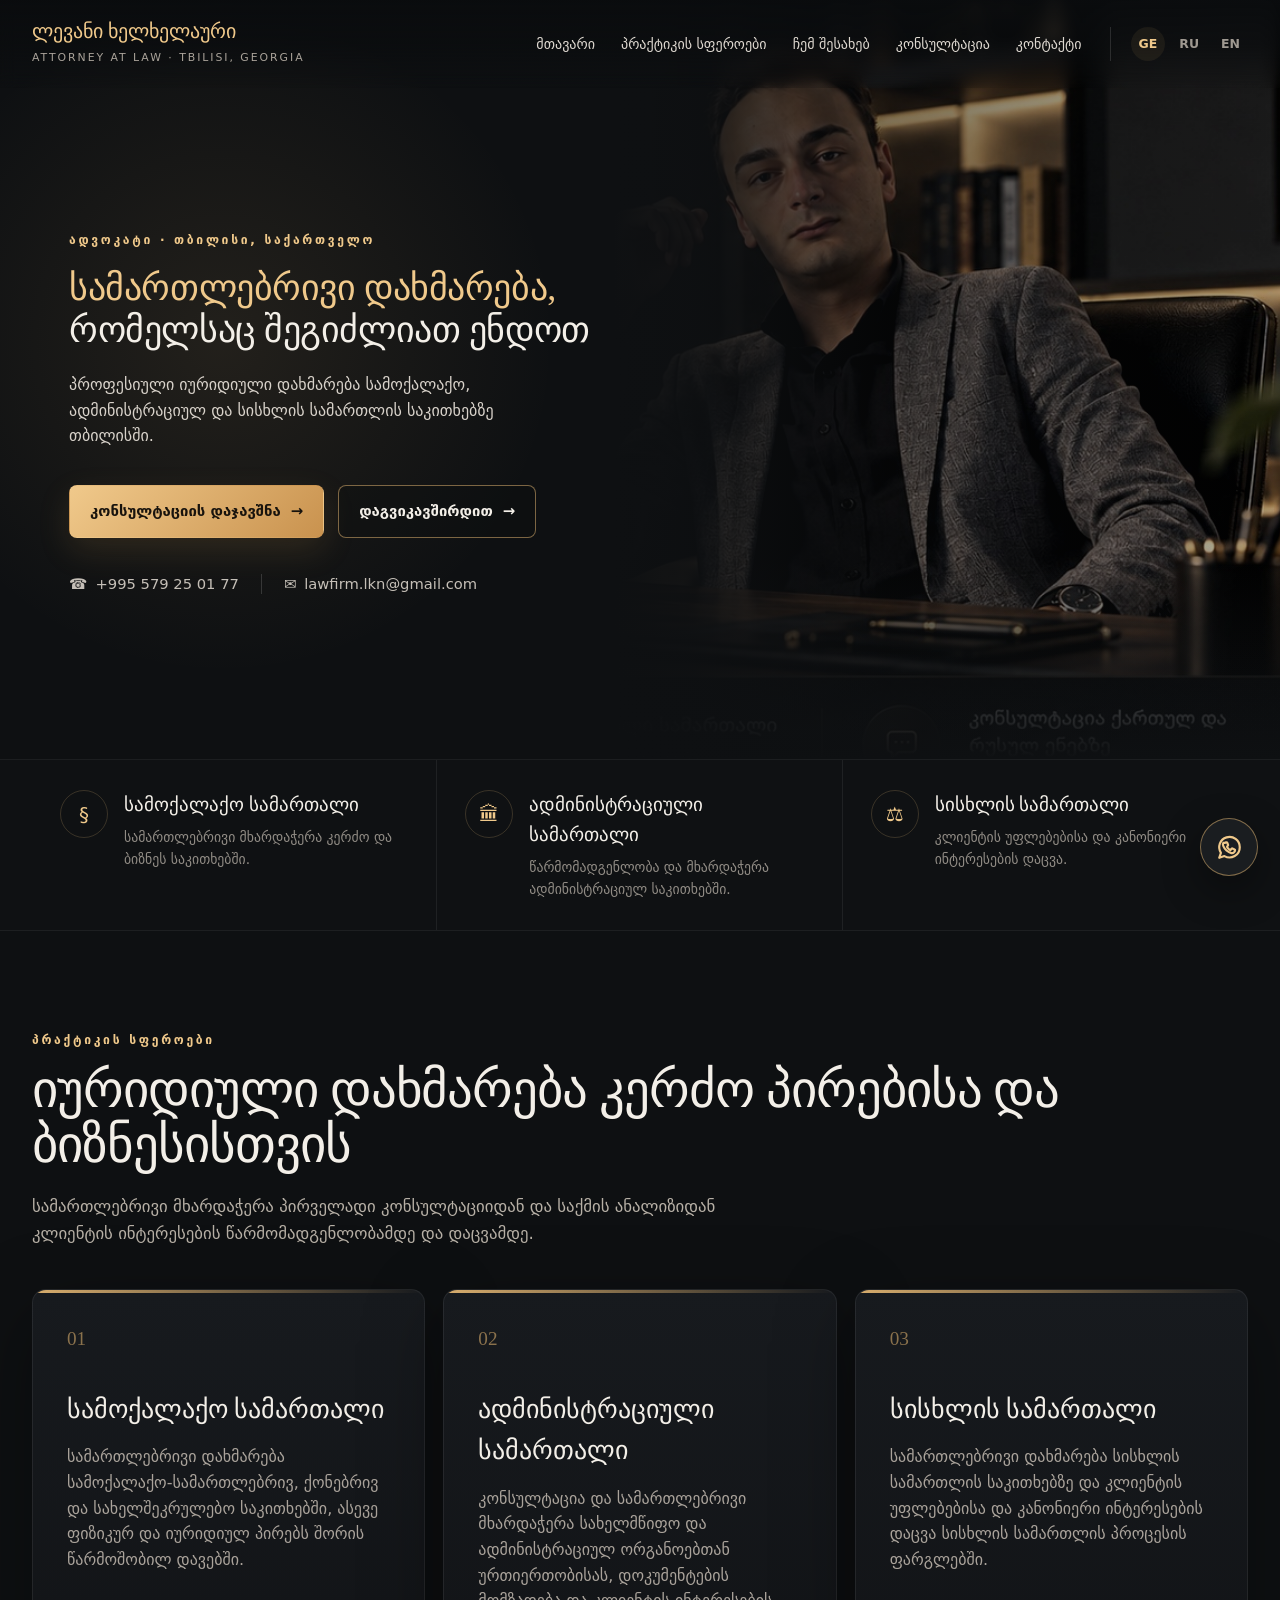
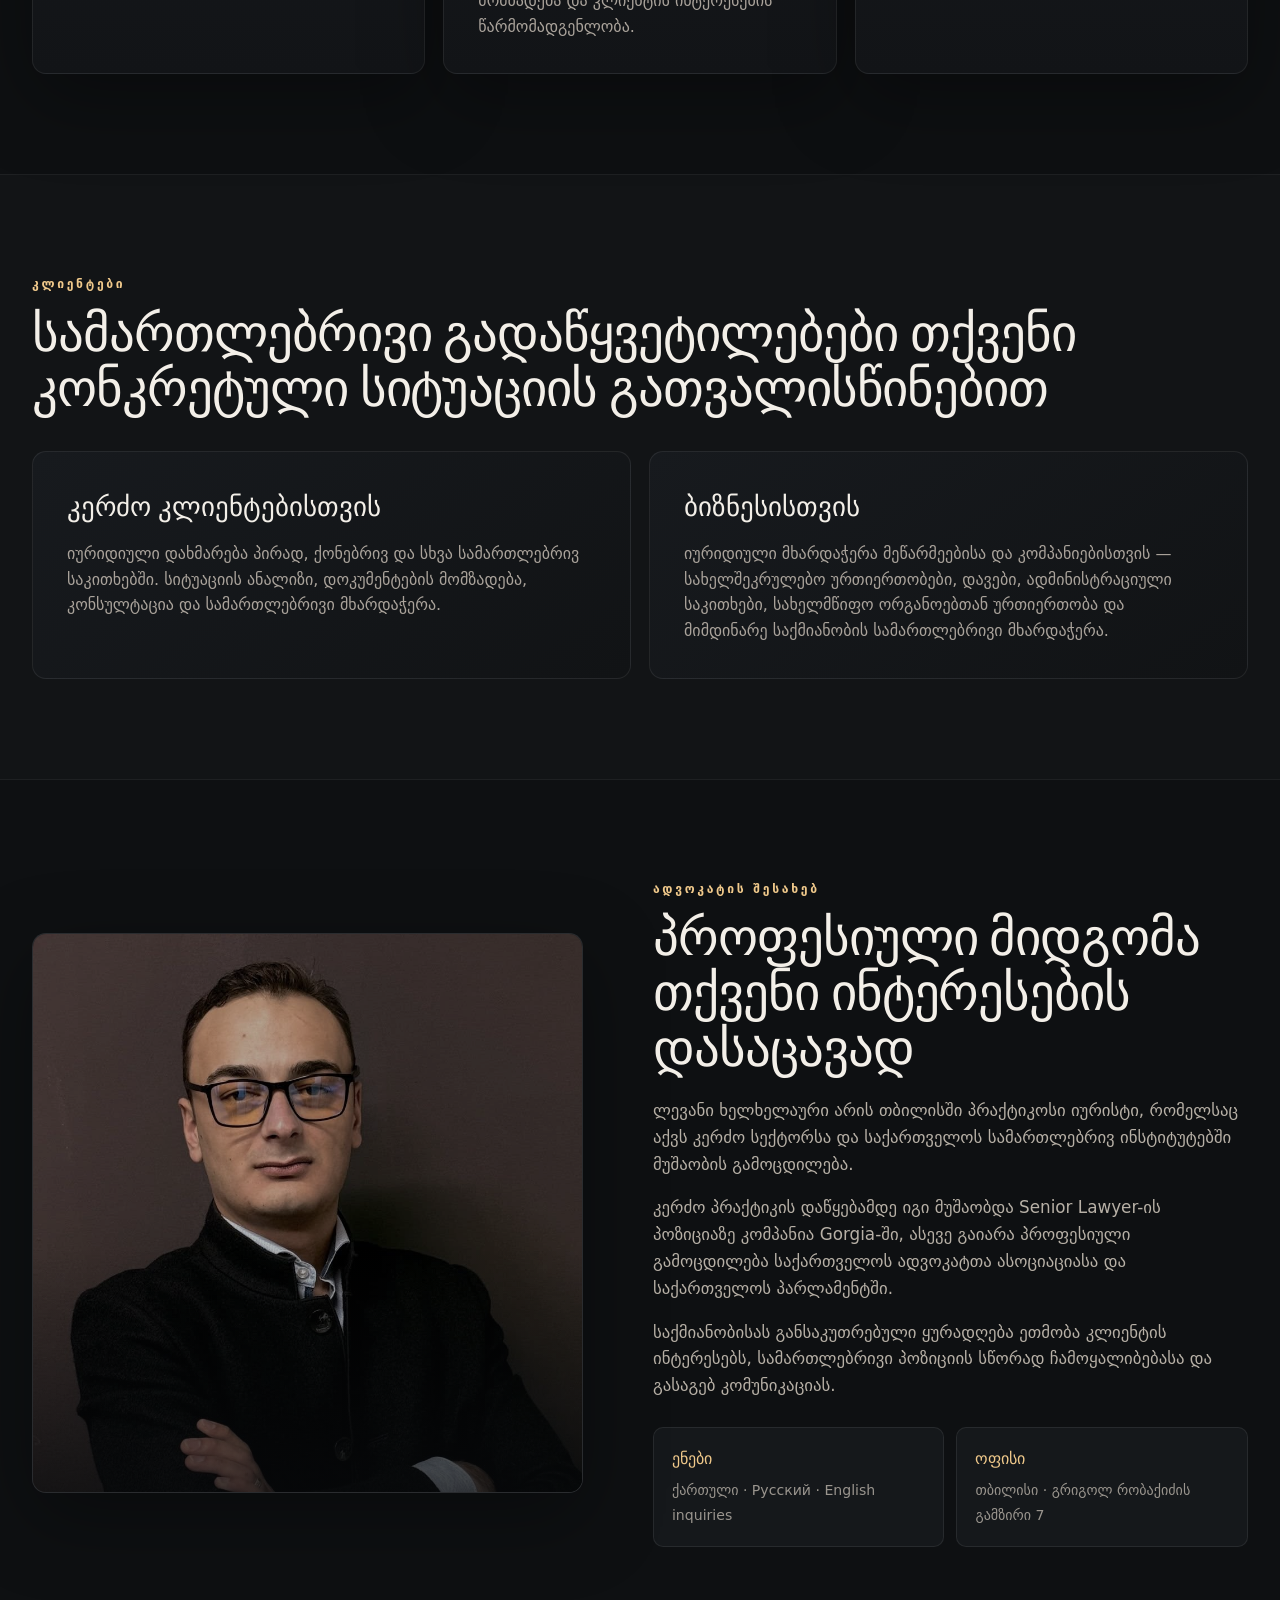
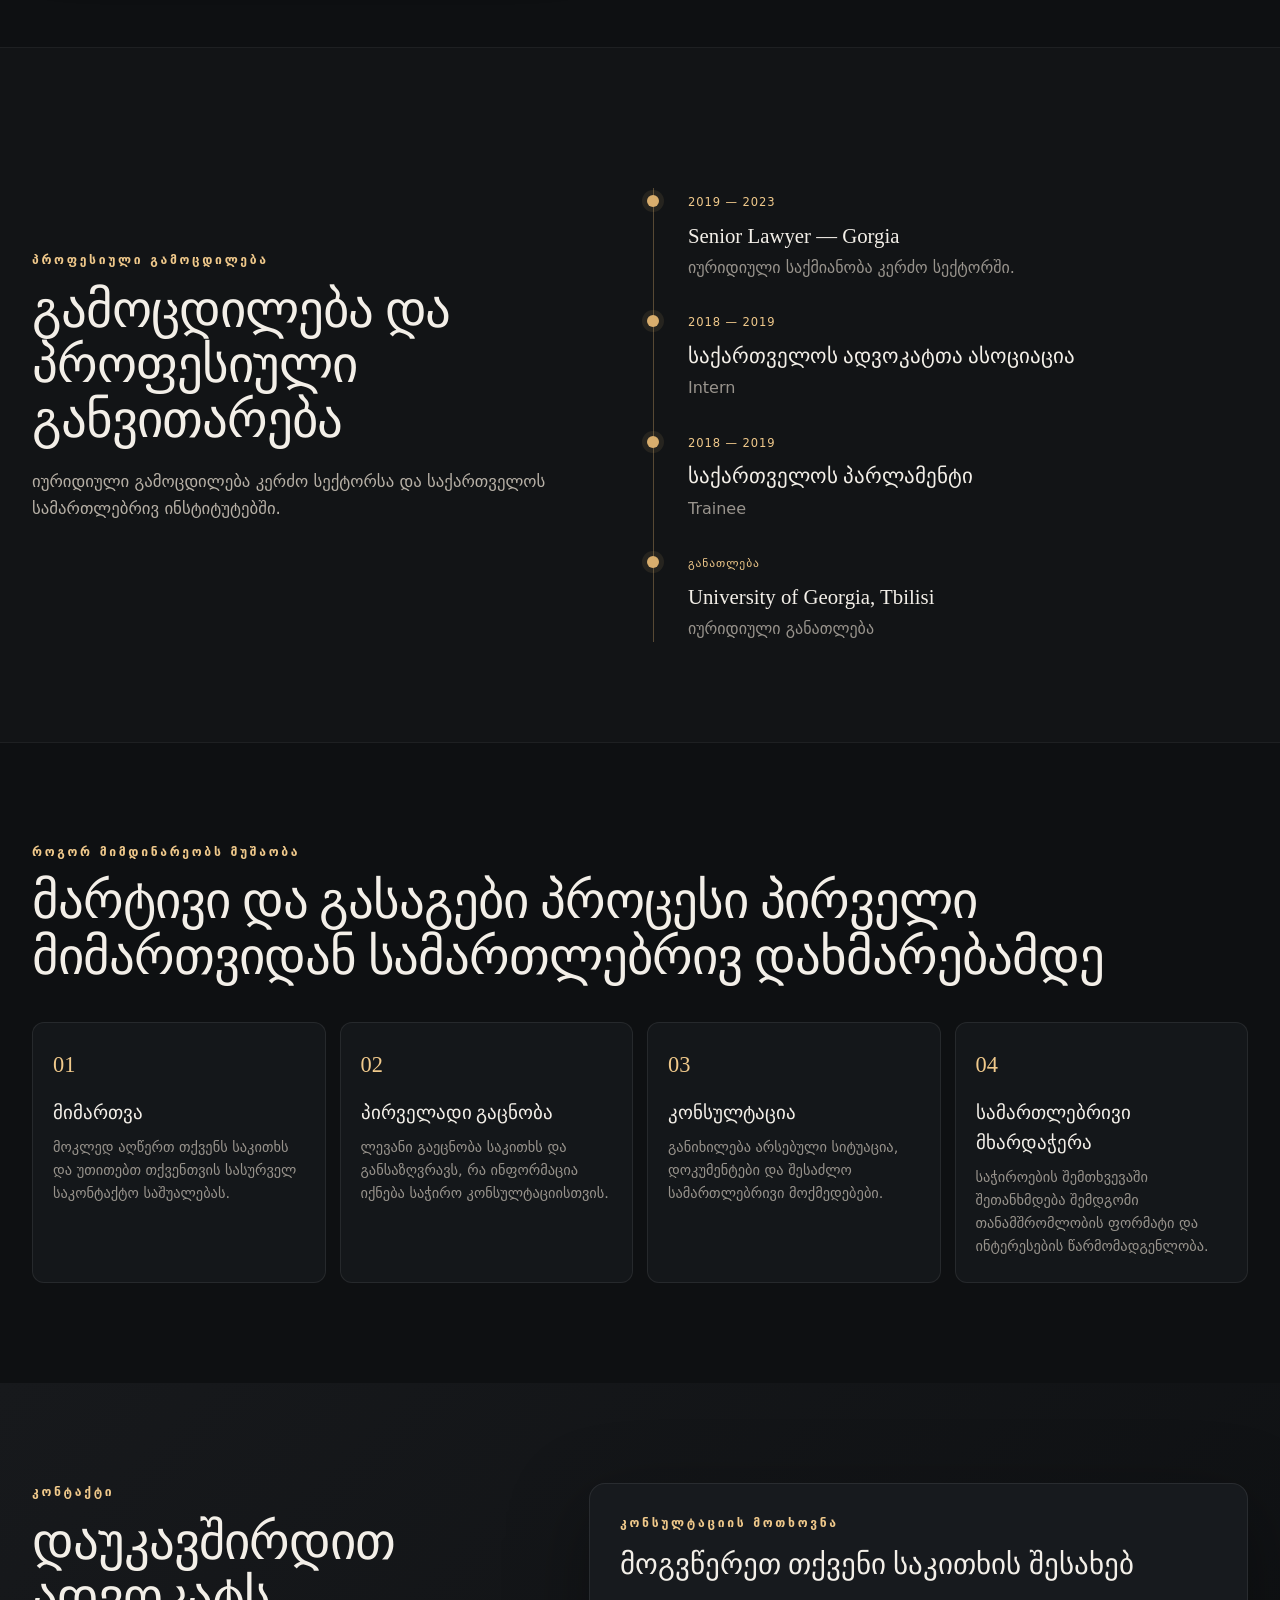
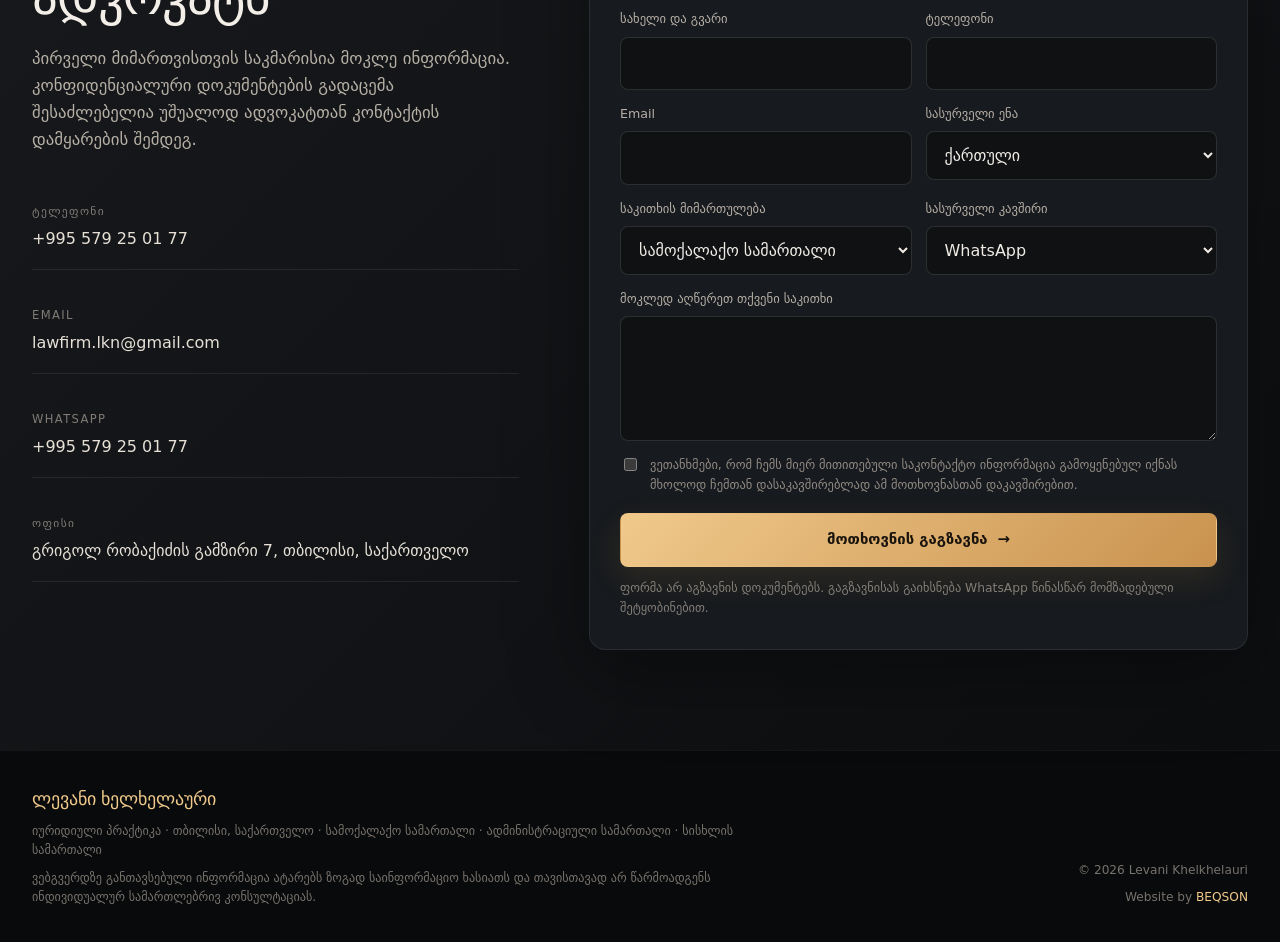
==== commit 3813653d: "Refine bilingual hero typography and move text away from lawyer portrait" ====
--- a/index.html
+++ b/index.html
@@ -165,6 +165,33 @@
       .hero-contact span.sep{display:none}.hero-contact{gap:12px;flex-direction:column;align-items:flex-start}
       .actions .btn{width:100%}.practice-grid,.audience-grid,.process-grid{grid-template-columns:1fr}.practice-card{min-height:0}.about-meta{grid-template-columns:1fr}.portrait{min-height:430px}.form-grid{grid-template-columns:1fr}.field.full{grid-column:auto}.footer-grid{align-items:flex-start;flex-direction:column}.footer-right{text-align:left}.wa-float{right:16px;bottom:88px;width:56px;height:56px}.toast{left:14px;right:14px;bottom:156px}
     }
+  
+    /* BEQSON HERO TYPOGRAPHY & PORTRAIT LAYOUT 2026-10-27 */
+    /* Put the headline in the left, dark part of the hero.
+       Keep the portrait on the right and the image separate from the text. */
+    @media (min-width:1100px) {
+      .hero{min-height:760px;align-items:center}
+      .hero-media{inset:0 0 0 48%}
+      .hero-media img{object-position:62% 48%}
+      .hero-media:after{background:linear-gradient(90deg,#0e1012 0%,rgba(14,16,18,.93) 11%,rgba(14,16,18,.33) 41%,rgba(14,16,18,.06) 100%),linear-gradient(0deg,#0e1012 0%,transparent 26%)}
+      .hero-content{box-sizing:border-box;width:min(540px,42vw);max-width:540px;margin-left:clamp(30px,5.4vw,100px);margin-right:0;padding:150px 0 82px}
+      .hero h1{font-size:clamp(2.4rem,3.05vw,3.55rem);line-height:1.12;letter-spacing:-.022em;max-width:100%;overflow-wrap:break-word}
+      html[lang="ka"] .hero h1{font-size:clamp(2.25rem,2.7vw,3.25rem);line-height:1.16;letter-spacing:-.012em}
+      .hero-lead{font-size:clamp(1rem,1.05vw,1.13rem);line-height:1.6;max-width:510px}
+    }
+    @media (min-width:641px) and (max-width:1099px) {
+      .hero{min-height:730px}
+      .hero-content{box-sizing:border-box;max-width:min(600px,calc(100% - 70px));margin-left:clamp(28px,5vw,54px);margin-right:0;padding:160px 0 76px}
+      .hero h1{font-size:clamp(2.25rem,4vw,3.05rem);line-height:1.13;max-width:100%;overflow-wrap:break-word}
+      html[lang="ka"] .hero h1{font-size:clamp(2.08rem,3.65vw,2.8rem);line-height:1.16;letter-spacing:-.012em}
+      .hero-lead{font-size:1.06rem;line-height:1.56;max-width:550px}
+      .hero-media:after{background:linear-gradient(90deg,rgba(14,16,18,.98),rgba(14,16,18,.91) 44%,rgba(14,16,18,.35) 100%),linear-gradient(0deg,#0e1012 0%,transparent 26%)}
+    }
+    @media (max-width:640px) {
+      html[lang="ka"] .hero h1{font-size:clamp(1.95rem,8vw,2.42rem);line-height:1.16;letter-spacing:-.01em;overflow-wrap:break-word}
+      .hero-lead{line-height:1.58}
+    }
+
   </style>
 </head>
 <body>
